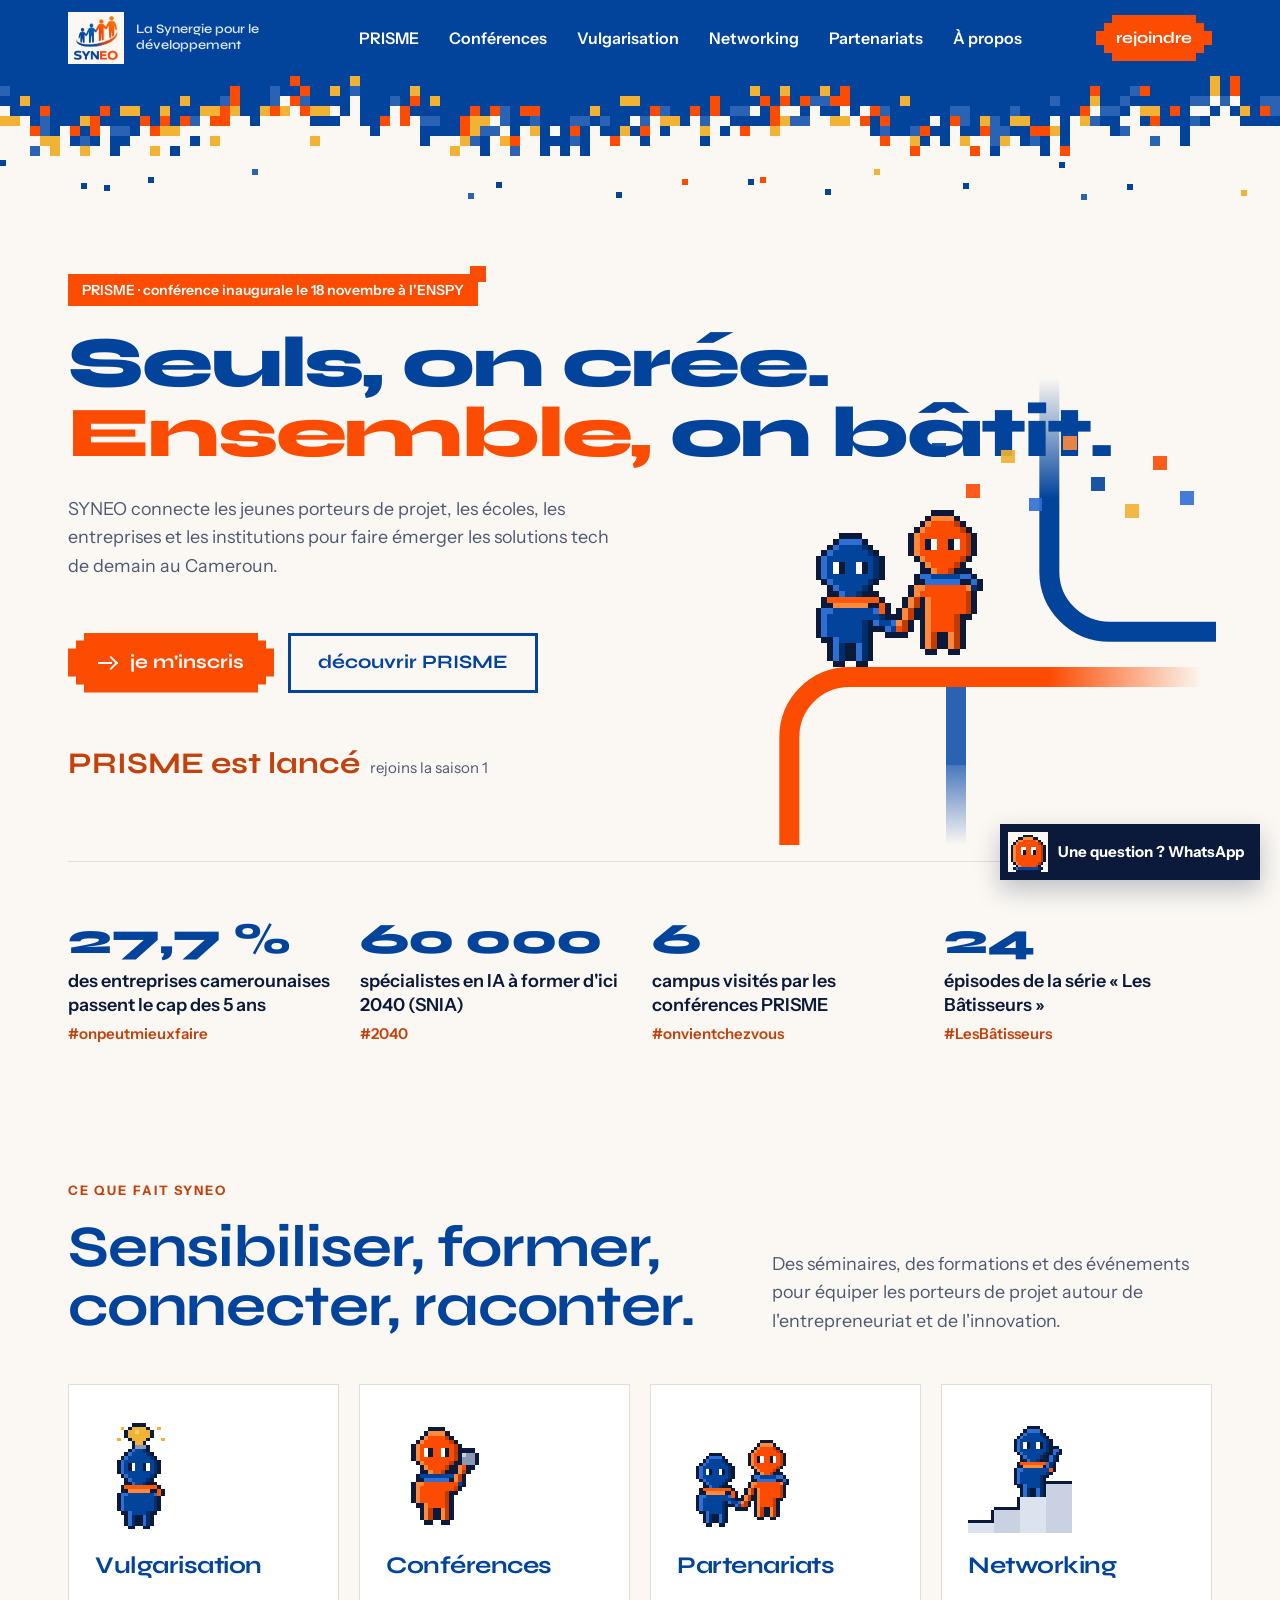
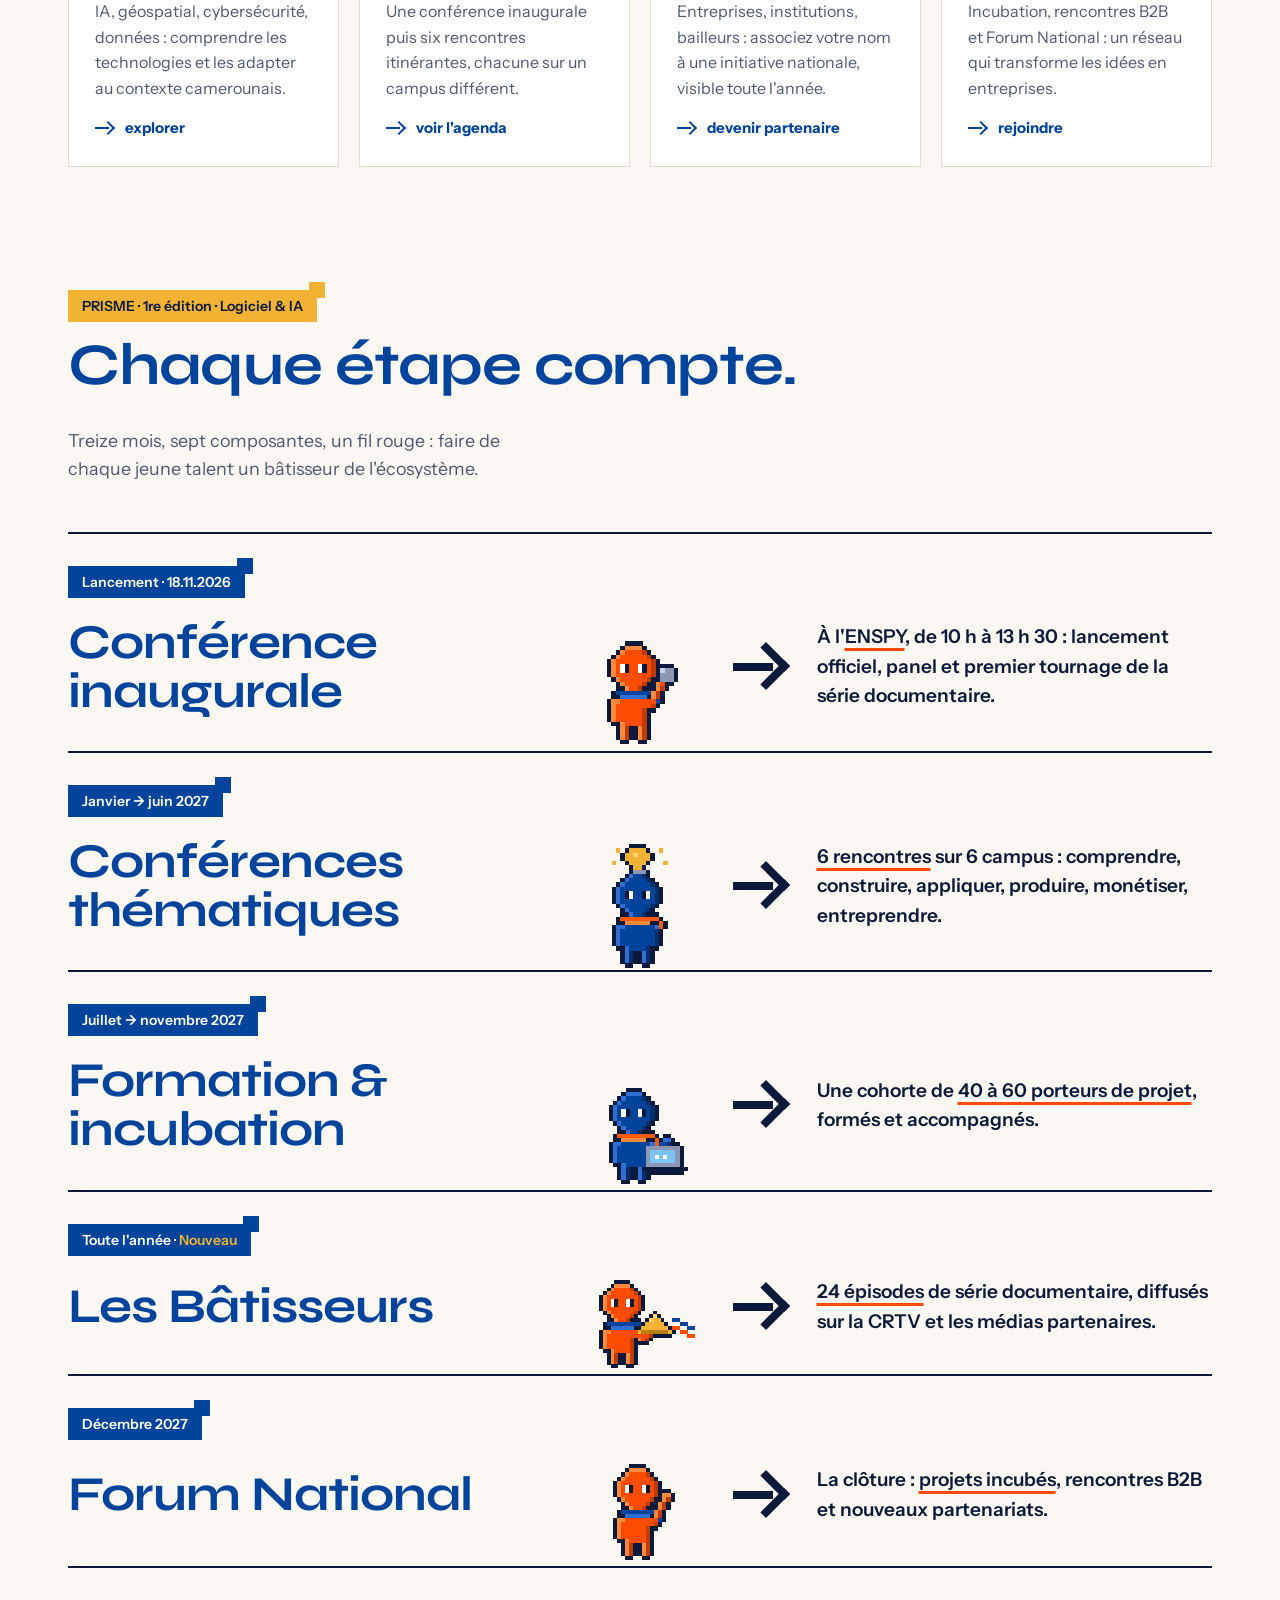
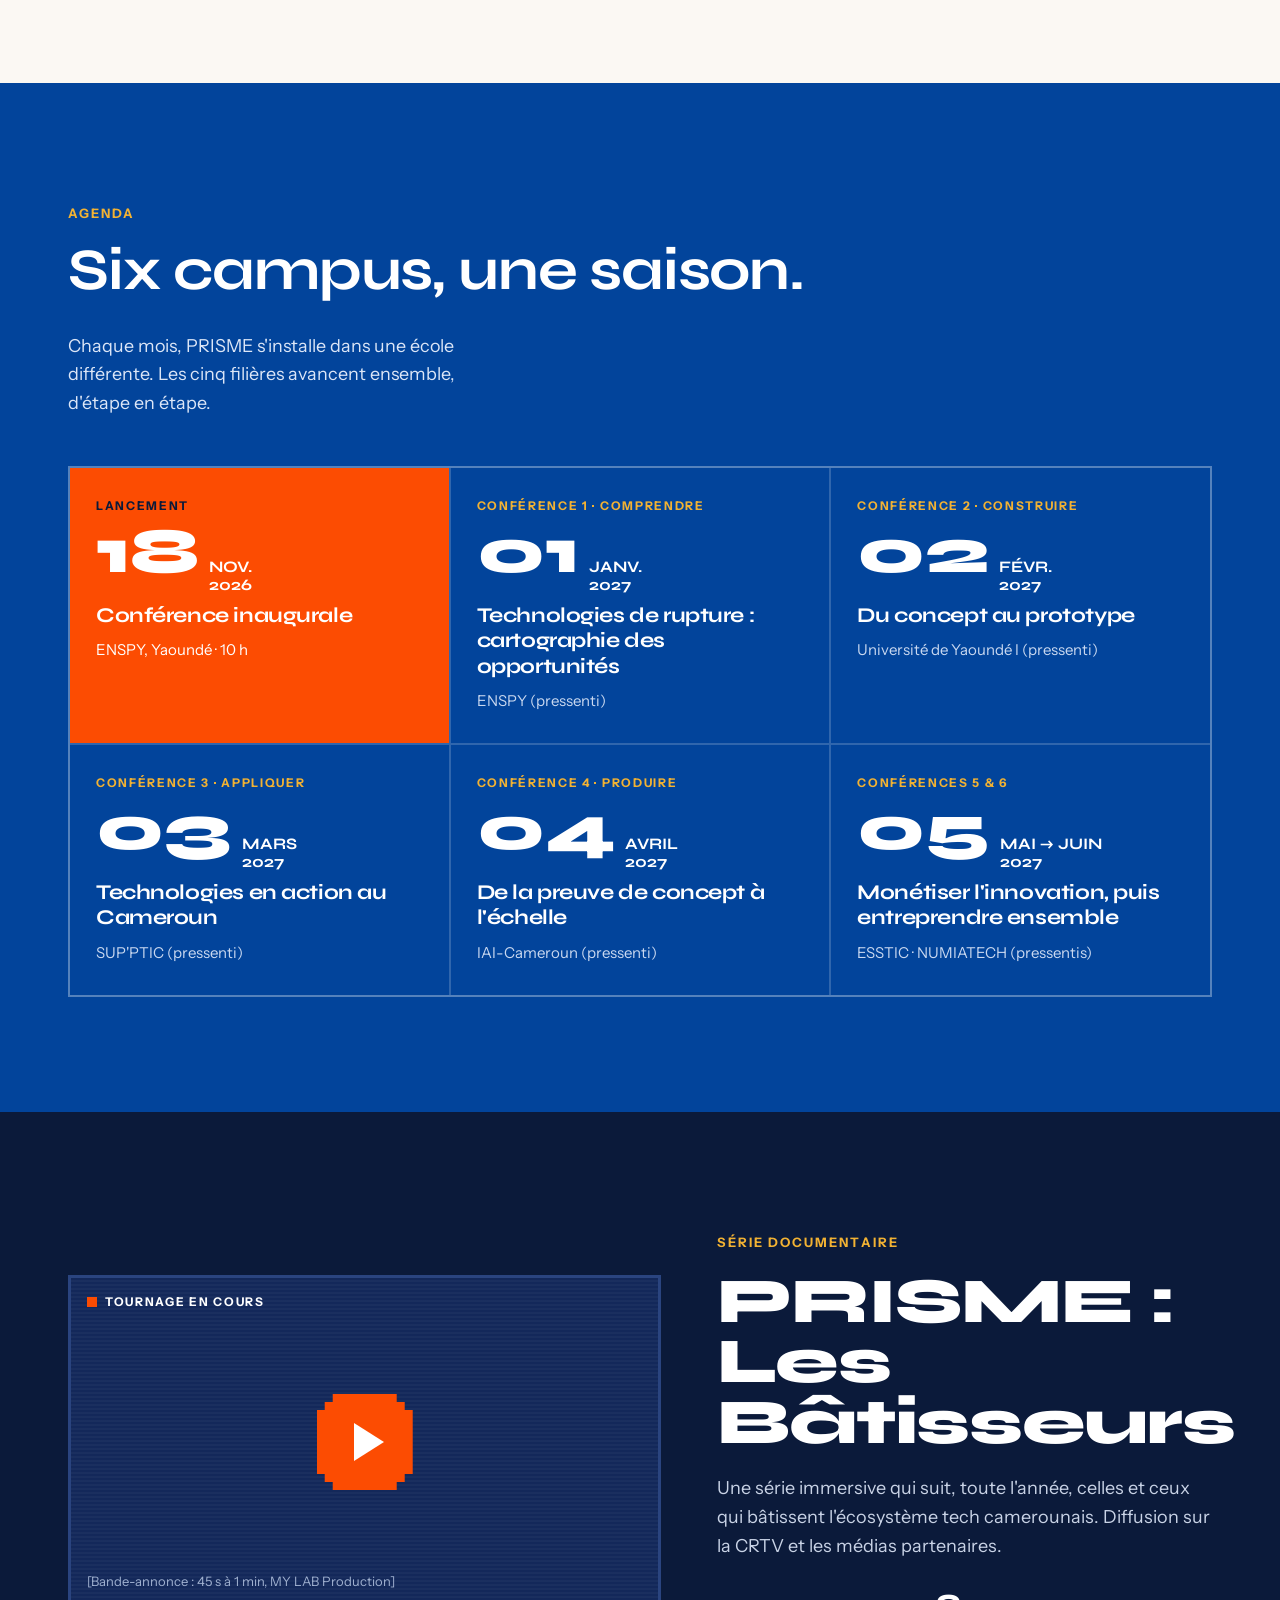
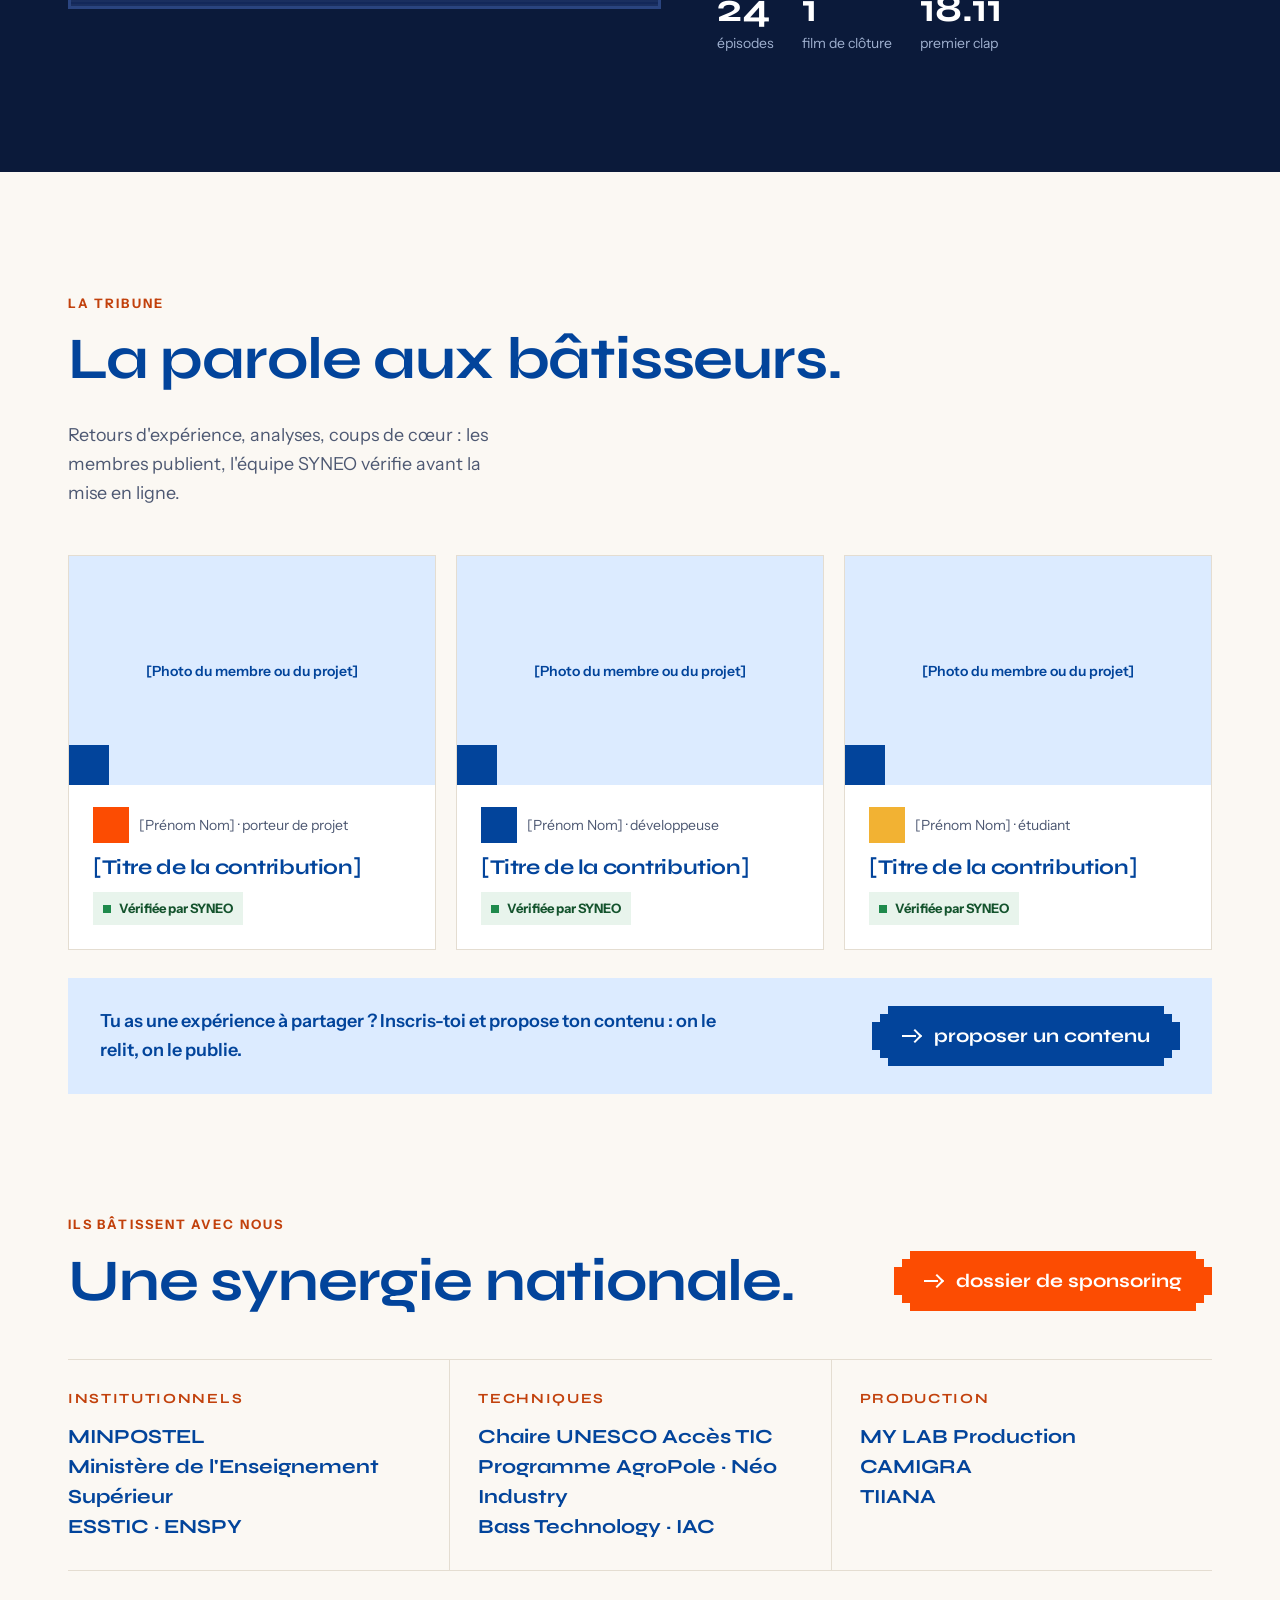
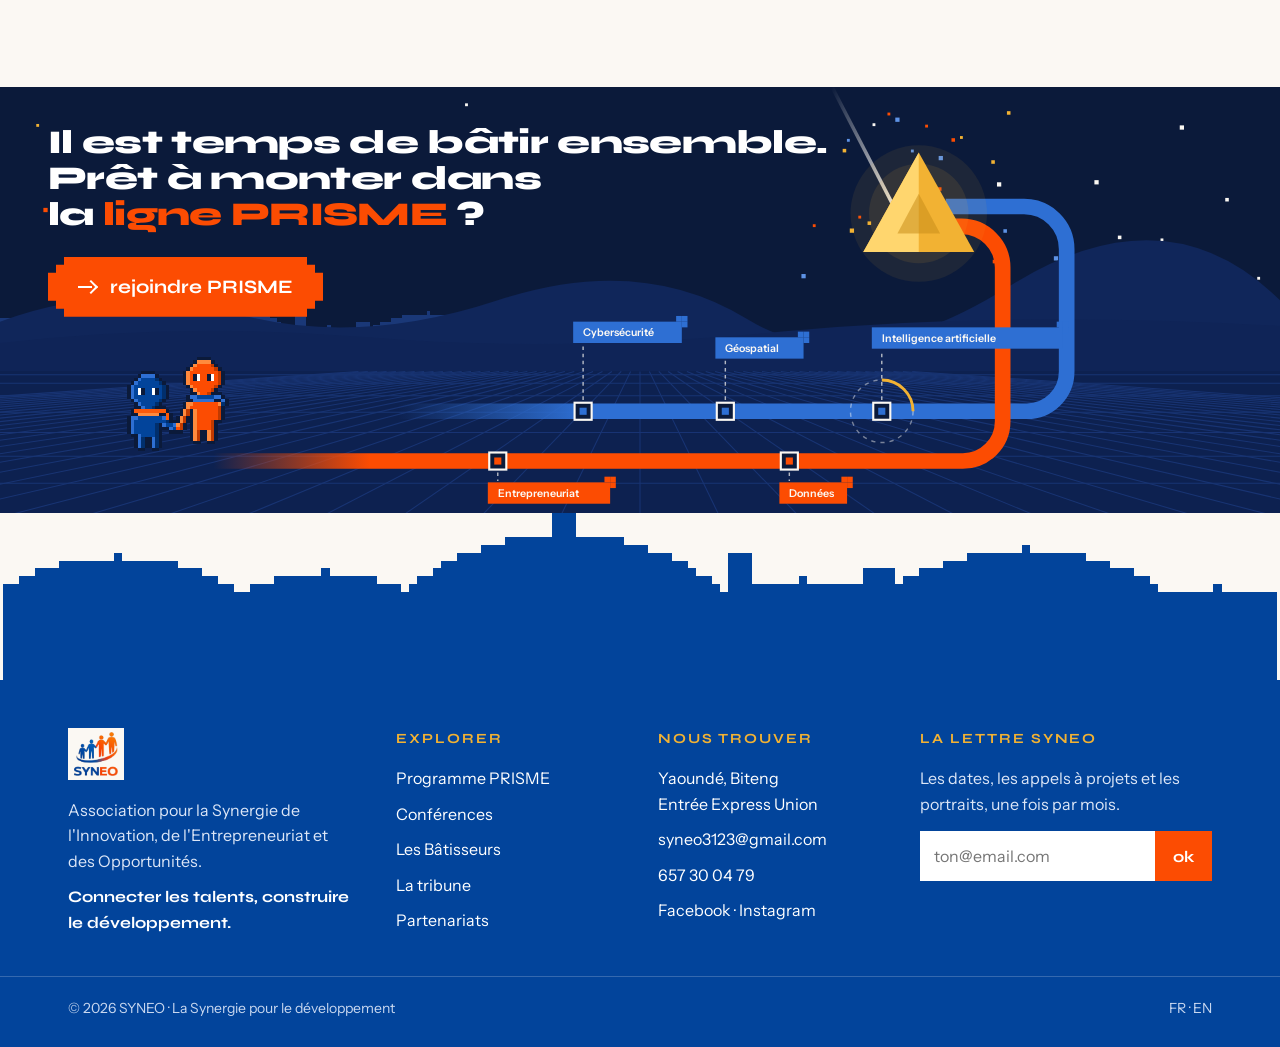
==== docs/design/maquette-accueil.html @ 80cf4992 "feat(design): maquette complète de la page d'accueil Rideau pixel sous la navigation, haut de page a" ====
<!doctype html>
<html lang="fr">
<head>
<meta charset="utf-8">
<meta name="viewport" content="width=device-width, initial-scale=1">
<title>SYNEO — Connecter les talents, construire le développement</title>
<meta name="description" content="SYNEO accompagne les jeunes porteurs de projet tech au Cameroun : conférences, formation, incubation et réseau avec le programme PRISME.">
<link rel="icon" href="../../assets/img/mascotte/avatar.svg">
<link rel="stylesheet" href="https://fonts.googleapis.com/css2?family=Syne:wght@600;700;800&amp;family=Instrument+Sans:wght@400;500;600;700&amp;display=swap">
<style>
:root{
  --bleu:#02449B; --bleu-7:#2A63B4; --bleu-3:#AFC6E8; --ciel:#DCEBFF;
  --orange:#FC4C02; --orange-f:#C2410C; --peche:#FFE3D4;
  --nuit:#0B1A3A; --gris:#4D5872; --trait:#E4DDD1; --papier:#FBF8F3; --or:#F2B233;
  --wrap:1240px; --gut:clamp(20px,4vw,48px); --nav:76px;
}
*{box-sizing:border-box}
html{scroll-behavior:smooth;scroll-padding-top:calc(var(--nav) + 16px)}
@media (prefers-reduced-motion:reduce){html{scroll-behavior:auto}}
body{margin:0;background:var(--papier);color:var(--nuit);font-family:'Instrument Sans',system-ui,sans-serif;font-size:18px;line-height:1.6;overflow-x:hidden}
img{display:block;max-width:100%}
img.px{image-rendering:pixelated}
a{color:var(--bleu)}
h1,h2,h3{font-family:Syne,sans-serif;margin:0;letter-spacing:-.02em;color:var(--bleu)}
p{margin:0}
.wrap{max-width:var(--wrap);margin:0 auto;padding:0 var(--gut)}
.sec{padding:clamp(72px,9vw,128px) 0;position:relative}
.cap{font-size:13px;font-weight:700;letter-spacing:.16em;text-transform:uppercase;color:var(--orange-f)}
.lead{font-size:clamp(17px,1.4vw,20px);color:var(--gris);max-width:600px}
.u{background:linear-gradient(transparent 60%,var(--peche) 60%);color:var(--nuit);font-weight:600}
.skip{position:absolute;left:-999px;top:8px;background:var(--nuit);color:#fff;padding:10px 16px;z-index:100}
.skip:focus{left:8px}
:focus-visible{outline:3px solid var(--orange);outline-offset:3px}

/* Progression : 4 carrés du bleu à l'orange */
.prog{display:inline-flex;align-items:flex-end;gap:4px}
.prog i{display:block;width:8px}
.prog i:nth-child(1){height:8px;background:var(--bleu)}.prog i:nth-child(2){height:12px;background:var(--bleu-7)}
.prog i:nth-child(3){height:16px;background:#E8641E}.prog i:nth-child(4){height:20px;background:var(--orange)}

/* Boutons à coins en escalier */
.btn{display:inline-flex;align-items:center;justify-content:center;gap:12px;height:60px;padding:0 30px;background:var(--orange);color:#fff;font-family:Syne,sans-serif;font-weight:700;font-size:19px;text-decoration:none;white-space:nowrap;transition:transform .15s ease,filter .15s ease;
  clip-path:polygon(0 16px,8px 16px,8px 8px,16px 8px,16px 0,calc(100% - 16px) 0,calc(100% - 16px) 8px,calc(100% - 8px) 8px,calc(100% - 8px) 16px,100% 16px,100% calc(100% - 16px),calc(100% - 8px) calc(100% - 16px),calc(100% - 8px) calc(100% - 8px),calc(100% - 16px) calc(100% - 8px),calc(100% - 16px) 100%,16px 100%,16px calc(100% - 8px),8px calc(100% - 8px),8px calc(100% - 16px),0 calc(100% - 16px))}
.btn:hover{transform:translateY(-2px);filter:brightness(1.06)}
.btn.b{background:var(--bleu)}
.btn.ghost{background:transparent;color:var(--bleu);box-shadow:inset 0 0 0 3px var(--bleu);clip-path:none}
.btn.sm{height:46px;padding:0 20px;font-size:16px}
.arr{width:20px;height:14px;position:relative;display:inline-block;flex-shrink:0}
.arr::before{content:"";position:absolute;left:0;top:6px;width:14px;height:2px;background:currentColor}
.arr::after{content:"";position:absolute;right:2px;top:2px;width:8px;height:8px;border-top:2px solid currentColor;border-right:2px solid currentColor;transform:rotate(45deg)}

/* Étiquette avec marche pixel */
.tag{position:relative;display:inline-block;background:var(--bleu);color:#fff;font-weight:600;font-size:14px;line-height:1;padding:9px 14px;margin:8px 16px 0 0}
.tag::before{content:"";position:absolute;right:-8px;top:-8px;width:8px;height:8px;background:inherit;box-shadow:-8px 0 0 var(--tc,var(--bleu))}
.tag::after{content:"";position:absolute;right:-8px;top:0;width:8px;height:8px;background:inherit}
.tag.o{background:var(--orange);--tc:var(--orange)}
.tag.g{background:var(--or);color:var(--nuit);--tc:var(--or)}

/* ---------- Navigation ---------- */
.nav{position:sticky;top:0;z-index:20;height:var(--nav);background:var(--bleu)}
.nav .wrap{height:100%;display:flex;align-items:center;justify-content:space-between;gap:24px}
.logo{display:flex;align-items:center;gap:12px;text-decoration:none}
.logo span{background:var(--papier);padding:4px 6px;display:block}
.logo img{height:44px}
.logo b{font-family:Syne,sans-serif;font-size:13px;line-height:1.2;color:#DCE6F7;font-weight:600;max-width:150px}
.menu{display:flex;gap:30px;list-style:none;margin:0;padding:0}
.menu a{color:#fff;text-decoration:none;font-weight:600;font-size:16px}
.menu a:hover{color:var(--or)}
.burger{display:none;width:46px;height:46px;background:var(--papier);border:0;cursor:pointer;flex-direction:column;justify-content:center;gap:5px;padding:12px}
.burger i{display:block;height:3px;background:var(--bleu)}

/* ---------- Rideau de pixels ---------- */
.curtain{position:fixed;top:var(--nav);left:0;right:0;height:120px;pointer-events:none;z-index:15}
.curtain i{position:absolute;display:block;will-change:transform,opacity}

/* ---------- Haut de page ---------- */
.hero{padding:clamp(150px,15vw,190px) 0 40px;position:relative;overflow:hidden}
.hero-grid{display:grid;grid-template-columns:minmax(0,1fr) minmax(0,1fr);column-gap:40px;align-items:start}
.hero-grid > .txt{display:contents}
.hero-grid .tag,.hero-grid h1{grid-column:1/-1}
.hero-grid .tag{justify-self:start}
.hero-grid .lead,.hero-grid .ctas,.hero-grid .count{grid-column:1}
.hero-grid .stage{grid-column:2;grid-row:3/6;align-self:center;aspect-ratio:auto;height:400px;margin-top:-90px}
.hero h1{font-size:clamp(38px,5.6vw,76px);line-height:.98;font-weight:800;letter-spacing:-.03em;margin:22px 0 26px}
.hero h1 em{font-style:normal;color:var(--orange)}
.hero .ctas{display:flex;flex-wrap:wrap;gap:14px;margin-top:34px;align-items:center}
.count{display:inline-flex;align-items:baseline;gap:10px;margin-top:28px;font-size:15px;color:var(--gris)}
.count b{font-family:Syne,sans-serif;font-size:30px;color:var(--orange-f)}
.stage{position:relative;width:100%}
.stage svg{position:absolute;inset:0;width:100%;height:100%;overflow:visible}
.stage svg path{fill:none}
.stage .duo{position:absolute;left:22%;width:46%;bottom:calc(32% - 1px)}
.stage .conf{position:absolute;right:2%;top:6%;width:50%;opacity:.9}

/* ---------- Chiffres ---------- */
.stats{display:grid;grid-template-columns:repeat(4,minmax(0,1fr));gap:24px;padding-top:56px;margin-top:56px;border-top:1px solid var(--trait)}
.stat b{display:block;white-space:nowrap;font-family:Syne,sans-serif;font-weight:800;font-size:clamp(32px,3.4vw,48px);line-height:1;color:var(--bleu);letter-spacing:-.02em}
.stat span{display:block;font-weight:600;margin-top:8px;line-height:1.35}
.stat small{display:block;color:var(--orange-f);font-weight:600;font-size:15px;margin-top:4px}

/* ---------- Ce que fait SYNEO ---------- */
.head{display:flex;justify-content:space-between;align-items:flex-end;gap:32px;flex-wrap:wrap;margin-bottom:48px}
.head h2{font-size:clamp(36px,4.6vw,64px);line-height:1;font-weight:700;margin-top:14px}
.pillars{display:grid;grid-template-columns:repeat(4,minmax(0,1fr));gap:20px}
.pillar{background:#fff;border:1px solid var(--trait);padding:28px 26px 26px;display:flex;flex-direction:column;gap:14px;text-decoration:none;color:inherit;position:relative;transition:transform .2s ease,box-shadow .2s ease}
.pillar:hover{transform:translateY(-4px);box-shadow:0 18px 36px rgba(11,26,58,.08)}
.pillar .ill{height:120px;display:flex;align-items:flex-end}
.pillar .ill img{height:110px}
.pillar h3{font-size:24px;font-weight:700}
.pillar p{font-size:16px;color:var(--gris);flex:1}
.pillar .more{display:flex;align-items:center;gap:10px;font-weight:700;color:var(--bleu);font-size:15px}

/* ---------- Programmes (liste) ---------- */
.list{border-top:2px solid var(--nuit)}
.row{position:relative;display:grid;grid-template-columns:minmax(0,1.2fr) 150px 64px minmax(0,1fr);align-items:center;gap:20px;padding:24px 0 36px;border-bottom:2px solid var(--nuit);text-decoration:none;color:inherit}
.row .tag{grid-column:1/-1;justify-self:start}
.row .tag em{font-style:normal;color:var(--or)}
.row h3{font-size:clamp(30px,3.8vw,54px);line-height:1;font-weight:700}
.big-arr{width:56px;height:44px;position:relative;transition:transform .25s ease}
.big-arr::before{content:"";position:absolute;left:0;top:18px;width:40px;height:8px;background:var(--nuit)}
.big-arr::after{content:"";position:absolute;right:6px;top:4px;width:26px;height:26px;border-top:8px solid var(--nuit);border-right:8px solid var(--nuit);transform:rotate(45deg)}
.row:hover .big-arr{transform:translateX(10px)}
.row .desc{font-size:19px;line-height:1.55;font-weight:600}
.row .desc u{text-decoration-color:var(--orange);text-decoration-thickness:3px;text-underline-offset:5px}
.row .mascot{align-self:end;justify-self:center;margin-bottom:-38px}

/* ---------- Agenda ---------- */
.agenda{background:var(--bleu);color:#fff;overflow:hidden}
.agenda h2{color:#fff}
.agenda .cap{color:var(--or)}
.agenda .lead{color:#DCE6F7}
.events{display:grid;grid-template-columns:repeat(3,minmax(0,1fr));gap:2px;background:rgba(255,255,255,.18);border:2px solid rgba(255,255,255,.18)}
.ev{background:var(--bleu);padding:28px 26px 30px;display:flex;flex-direction:column;gap:10px;text-decoration:none;color:#fff;transition:background .2s ease;position:relative}
.ev:hover{background:#0A4FAE}
.ev .d{display:flex;align-items:baseline;gap:10px}
.ev .d b{font-family:Syne,sans-serif;font-weight:800;font-size:64px;line-height:.85}
.ev .d span{font-family:Syne,sans-serif;font-weight:700;font-size:16px;line-height:1.1;text-transform:uppercase}
.ev .st{font-size:12px;font-weight:700;letter-spacing:.14em;text-transform:uppercase;color:var(--or)}
.ev h3{color:#fff;font-size:21px;line-height:1.2;font-weight:700}
.ev p{font-size:15px;color:#C9D8F0}
.ev.featured{background:var(--orange)}
.ev.featured .st{color:var(--nuit)}
.ev.featured p{color:#fff}

/* ---------- Série ---------- */
.serie{background:var(--nuit);color:#fff;overflow:hidden}
.serie .wrap{display:grid;grid-template-columns:minmax(0,1.2fr) minmax(0,1fr);gap:56px;align-items:center}
.serie h2{color:#fff;font-size:clamp(40px,5vw,72px);line-height:.95;font-weight:800;margin:16px 0 20px}
.serie .cap{color:var(--or)}
.serie p{color:#C9D3E6}
.screen{position:relative;aspect-ratio:16/9;background:#13285A;border:3px solid #2A447F;display:flex;align-items:center;justify-content:center;overflow:hidden}
.screen .scan{position:absolute;inset:0;background:repeating-linear-gradient(0deg,rgba(255,255,255,.03) 0 2px,transparent 2px 4px)}
.play{position:relative;width:96px;height:96px;background:var(--orange);display:flex;align-items:center;justify-content:center;border:0;cursor:pointer;
  clip-path:polygon(0 16px,8px 16px,8px 8px,16px 8px,16px 0,calc(100% - 16px) 0,calc(100% - 16px) 8px,calc(100% - 8px) 8px,calc(100% - 8px) 16px,100% 16px,100% calc(100% - 16px),calc(100% - 8px) calc(100% - 16px),calc(100% - 8px) calc(100% - 8px),calc(100% - 16px) calc(100% - 8px),calc(100% - 16px) 100%,16px 100%,16px calc(100% - 8px),8px calc(100% - 8px),8px calc(100% - 16px),0 calc(100% - 16px))}
.play::after{content:"";margin-left:8px;border-left:30px solid #fff;border-top:19px solid transparent;border-bottom:19px solid transparent}
.screen .lbl{position:absolute;left:16px;bottom:14px;font-size:13px;color:#9FB0CF}
.screen .rec{position:absolute;left:16px;top:14px;display:flex;align-items:center;gap:8px;font-size:12px;font-weight:700;letter-spacing:.14em;color:#fff}
.screen .rec i{width:10px;height:10px;background:var(--orange)}
.ep{display:flex;gap:28px;margin-top:28px}
.ep div b{display:block;font-family:Syne,sans-serif;font-size:40px;line-height:1;color:#fff}
.ep div span{font-size:14px;color:#9FB0CF}

/* ---------- Tribune ---------- */
.tribune{display:grid;grid-template-columns:repeat(3,minmax(0,1fr));gap:20px}
.post{background:#fff;border:1px solid var(--trait);display:flex;flex-direction:column}
.post .ph{aspect-ratio:16/10;background:var(--ciel);display:flex;align-items:center;justify-content:center;text-align:center;padding:16px;color:var(--bleu);font-size:14px;font-weight:600;position:relative}
.post .ph::after{content:"";position:absolute;left:0;bottom:0;width:40px;height:40px;background:var(--bleu)}
.post .bd{padding:22px 24px 24px;display:flex;flex-direction:column;gap:12px;flex:1}
.post .who{display:flex;align-items:center;gap:10px;font-size:14px;color:var(--gris)}
.post .who i{width:36px;height:36px;background:var(--orange);display:block}
.post h3{font-size:21px;line-height:1.2;font-weight:700}
.ok{align-self:flex-start;margin-top:auto;display:inline-flex;align-items:center;gap:8px;background:#E8F4EC;color:#14532D;font-size:13px;font-weight:700;padding:6px 10px}
.ok::before{content:"";width:8px;height:8px;background:#1F8A4C}
.contrib{margin-top:28px;display:flex;align-items:center;justify-content:space-between;gap:24px;flex-wrap:wrap;background:var(--ciel);padding:28px 32px}
.contrib p{font-weight:600;color:var(--bleu);max-width:620px}

/* ---------- Partenaires ---------- */
.partners{display:grid;grid-template-columns:repeat(3,minmax(0,1fr));gap:0;border-top:1px solid var(--trait)}
.partners div{padding:28px 28px 28px 0;border-bottom:1px solid var(--trait)}
.partners div + div{padding-left:28px;border-left:1px solid var(--trait)}
.partners strong{display:block;font-family:Syne,sans-serif;font-size:14px;letter-spacing:.12em;text-transform:uppercase;color:var(--orange-f);margin-bottom:12px}
.partners span{display:block;font-family:Syne,sans-serif;font-weight:700;font-size:20px;line-height:1.5;color:var(--bleu)}

/* ---------- Ligne PRISME ---------- */
.ligne{position:relative;background:#0B1A3A;overflow:hidden}
.ligne .scene{position:relative;width:100%;aspect-ratio:3/1;min-height:420px}
.ligne .scene svg{position:absolute;inset:0;width:100%;height:100%}
.ligne .txt{position:absolute;left:var(--gut);top:9%;max-width:820px;color:#fff;z-index:2}
.ligne h2{color:#fff;font-size:clamp(26px,2.6vw,40px);line-height:1.08;font-weight:800}
.ligne h2 em{font-style:normal;color:var(--orange)}
.ligne .btn{margin-top:24px}
.ligne .duo{position:absolute;left:8.3%;bottom:13%;width:12%;z-index:2}

/* ---------- Pied de page ---------- */
footer{background:var(--bleu);color:#fff;position:relative}
.sky{display:block;width:100%;height:clamp(90px,13vw,190px);object-fit:cover;object-position:center bottom;background:var(--papier)}
footer .wrap{display:grid;grid-template-columns:1.3fr 1fr 1fr 1.3fr;gap:40px;padding-top:48px;padding-bottom:40px}
footer h4{font-family:Syne,sans-serif;font-size:14px;letter-spacing:.14em;text-transform:uppercase;color:var(--or);margin:0 0 16px}
footer a{color:#fff;text-decoration:none}
footer a:hover{color:var(--or)}
footer ul{list-style:none;margin:0;padding:0;display:flex;flex-direction:column;gap:10px;font-size:16px}
footer p{color:#DCE6F7;font-size:16px}
.nl{display:flex;margin-top:14px}
.nl input{flex:1;min-width:0;height:50px;border:0;padding:0 14px;font:inherit;font-size:16px}
.nl button{height:50px;border:0;background:var(--orange);color:#fff;font-family:Syne,sans-serif;font-weight:700;font-size:16px;padding:0 18px;cursor:pointer}
.legal{border-top:1px solid rgba(255,255,255,.2);padding:20px 0 28px}
.legal .wrap{display:flex;justify-content:space-between;flex-wrap:wrap;gap:12px;padding-top:0;padding-bottom:0;font-size:14px;color:#C9D8F0}

/* Bouton WhatsApp flottant */
.wa{position:fixed;right:20px;bottom:20px;z-index:30;display:flex;align-items:center;gap:10px;background:var(--nuit);color:#fff;text-decoration:none;font-weight:700;font-size:15px;padding:8px 16px 8px 8px;box-shadow:0 10px 24px rgba(11,26,58,.25)}
.wa img{width:40px;height:40px;background:var(--papier)}

/* ---------- Responsive ---------- */
@media (max-width:1080px){
  .menu{display:none}.burger{display:flex}
  .logo b{display:none}
  .pillars{grid-template-columns:repeat(2,minmax(0,1fr))}
  .events{grid-template-columns:repeat(2,minmax(0,1fr))}
  .row{grid-template-columns:minmax(0,1fr) 110px minmax(0,1fr)}
  .row .big-arr{display:none}
  footer .wrap{grid-template-columns:1fr 1fr}
}
@media (max-width:760px){
  :root{--nav:64px}
  .logo img{height:36px}
  .curtain{height:72px}
  .hero{padding-top:110px}
  .hero-grid,.serie .wrap{grid-template-columns:1fr}
  .hero-grid .stage{grid-column:1;grid-row:auto;height:300px;margin:24px 0 0}
  .stats{grid-template-columns:repeat(2,minmax(0,1fr))}
  .pillars,.events,.tribune,.partners{grid-template-columns:1fr}
  .partners div + div{padding-left:0;border-left:0}
  .row{grid-template-columns:1fr;gap:12px;padding-bottom:28px}
  .row .mascot{display:none}
  .ligne .scene{aspect-ratio:auto;min-height:0;display:flex;flex-direction:column}
  .ligne .txt{position:relative;top:auto;left:auto;padding:52px 20px 8px;max-width:none;order:-1}
  .ligne .scene svg{position:relative;inset:auto;height:330px;width:990px;max-width:none;align-self:flex-end;flex-shrink:0}
  .ligne .duo{width:104px;left:16px;bottom:22px}
  footer .wrap{grid-template-columns:1fr}
  .wa span{display:none}.wa{padding:8px}
  .nav .btn.sm{display:none}
}
</style>
</head>
<body>
<a class="skip" href="#contenu">Aller au contenu</a>

<header class="nav">
  <div class="wrap">
    <a class="logo" href="#" aria-label="SYNEO, accueil"><span><img src="../../assets/img/logo-syneo-transparent.png" alt=""></span><b>La Synergie pour le développement</b></a>
    <ul class="menu">
      <li><a href="#programme">PRISME</a></li>
      <li><a href="#agenda">Conférences</a></li>
      <li><a href="#actions">Vulgarisation</a></li>
      <li><a href="#tribune">Networking</a></li>
      <li><a href="#partenaires">Partenariats</a></li>
      <li><a href="#contact">À propos</a></li>
    </ul>
    <a class="btn sm" href="#agenda">rejoindre</a>
    <button class="burger" type="button" aria-label="Ouvrir le menu"><i></i><i></i><i></i></button>
  </div>
</header>

<div class="curtain" id="curtain" aria-hidden="true"></div>

<main id="contenu">

<!-- ============ HAUT DE PAGE ============ -->
<section class="hero">
  <div class="wrap hero-grid">
    <div class="txt">
      <span class="tag o">PRISME · conférence inaugurale le 18 novembre à l'ENSPY</span>
      <h1>Seuls, on crée.<br><em>Ensemble,</em> on bâtit.</h1>
      <p class="lead">SYNEO connecte les jeunes porteurs de projet, les écoles, les entreprises et les institutions pour faire émerger les solutions tech de demain au Cameroun.</p>
      <div class="ctas">
        <a class="btn" href="#agenda"><span class="arr"></span>je m'inscris</a>
        <a class="btn ghost" href="#programme">découvrir PRISME</a>
      </div>
      <p class="count" id="count"><b>J-14</b> avant le lancement de PRISME</p>
    </div>
    <div class="stage" aria-hidden="true">
      <svg viewBox="0 0 600 600" preserveAspectRatio="xMidYMid meet">
        <defs>
          <linearGradient id="hb" gradientUnits="userSpaceOnUse" x1="0" y1="-40" x2="0" y2="140"><stop offset="0" stop-color="#02449B" stop-opacity="0"/><stop offset="1" stop-color="#02449B"/></linearGradient>
          <linearGradient id="ho" gradientUnits="userSpaceOnUse" x1="700" y1="0" x2="470" y2="0"><stop offset="0" stop-color="#FC4C02" stop-opacity="0"/><stop offset="1" stop-color="#FC4C02"/></linearGradient>
          <linearGradient id="hb2" gradientUnits="userSpaceOnUse" x1="0" y1="660" x2="0" y2="520"><stop offset="0" stop-color="#2A63B4" stop-opacity="0"/><stop offset="1" stop-color="#2A63B4"/></linearGradient>
        </defs>
        <path d="M 470 -40 V 250 A 90 90 0 0 0 560 340 H 720" stroke="url(#hb)" stroke-width="30"/>
        <path d="M 720 408 H 170 A 90 90 0 0 0 80 498 V 660" stroke="url(#ho)" stroke-width="30"/>
        <path d="M 330 660 V 520" stroke="url(#hb2)" stroke-width="30"/>
        <path d="M 330 540 V 423" stroke="#2A63B4" stroke-width="30"/>
      </svg>
      <img class="px conf" src="../../assets/img/mascotte/confettis.svg" alt="">
      <img class="px duo" src="../../assets/img/mascotte/duo-main-dans-la-main.svg" alt="">
    </div>
  </div>
  <div class="wrap">
    <div class="stats">
      <div class="stat"><b>27,7 %</b><span>des entreprises camerounaises passent le cap des 5 ans</span><small>#onpeutmieuxfaire</small></div>
      <div class="stat"><b>60 000</b><span>spécialistes en IA à former d'ici 2040 (SNIA)</span><small>#2040</small></div>
      <div class="stat"><b>6</b><span>campus visités par les conférences PRISME</span><small>#onvientchezvous</small></div>
      <div class="stat"><b>24</b><span>épisodes de la série « Les Bâtisseurs »</span><small>#LesBâtisseurs</small></div>
    </div>
  </div>
</section>

<!-- ============ CE QUE FAIT SYNEO ============ -->
<section class="sec" id="actions" style="padding-top:clamp(56px,7vw,96px)">
  <div class="wrap">
    <div class="head">
      <div><span class="cap">Ce que fait SYNEO</span><h2>Sensibiliser, former,<br>connecter, raconter.</h2></div>
      <p class="lead" style="max-width:440px">Des séminaires, des formations et des événements pour équiper les porteurs de projet autour de l'entrepreneuriat et de l'innovation.</p>
    </div>
    <div class="pillars">
      <a class="pillar" href="#"><div class="ill"><img class="px" src="../../assets/img/mascotte/syn-idee.svg" alt=""></div><h3>Vulgarisation</h3><p>IA, géospatial, cybersécurité, données : comprendre les technologies et les adapter au contexte camerounais.</p><span class="more"><span class="arr"></span>explorer</span></a>
      <a class="pillar" href="#agenda"><div class="ill"><img class="px" src="../../assets/img/mascotte/neo-micro.svg" alt=""></div><h3>Conférences</h3><p>Une conférence inaugurale puis six rencontres itinérantes, chacune sur un campus différent.</p><span class="more"><span class="arr"></span>voir l'agenda</span></a>
      <a class="pillar" href="#partenaires"><div class="ill"><img class="px" src="../../assets/img/mascotte/duo-main-dans-la-main.svg" alt="" style="height:96px"></div><h3>Partenariats</h3><p>Entreprises, institutions, bailleurs : associez votre nom à une initiative nationale, visible toute l'année.</p><span class="more"><span class="arr"></span>devenir partenaire</span></a>
      <a class="pillar" href="#tribune"><div class="ill"><img class="px" src="../../assets/img/mascotte/syn-escalier.svg" alt=""></div><h3>Networking</h3><p>Incubation, rencontres B2B et Forum National : un réseau qui transforme les idées en entreprises.</p><span class="more"><span class="arr"></span>rejoindre</span></a>
    </div>
  </div>
</section>

<!-- ============ PROGRAMME PRISME ============ -->
<section class="sec" id="programme" style="padding-top:0">
  <div class="wrap">
    <div class="head">
      <div><span class="tag g">PRISME · 1re édition · Logiciel &amp; IA</span><h2>Chaque étape compte.</h2></div>
      <p class="lead" style="max-width:440px">Treize mois, sept composantes, un fil rouge : faire de chaque jeune talent un bâtisseur de l'écosystème.</p>
    </div>
    <div class="list">
      <a class="row" href="#"><span class="tag">Lancement · 18.11.2026</span><h3>Conférence inaugurale</h3><img class="px mascot" src="../../assets/img/mascotte/neo-micro.svg" alt="" style="height:116px"><span class="big-arr" aria-hidden="true"></span><p class="desc">À l'<u>ENSPY</u>, de 10 h à 13 h 30 : lancement officiel, panel et premier tournage de la série documentaire.</p></a>
      <a class="row" href="#agenda"><span class="tag">Janvier → juin 2027</span><h3>Conférences thématiques</h3><img class="px mascot" src="../../assets/img/mascotte/syn-idee.svg" alt="" style="height:128px"><span class="big-arr" aria-hidden="true"></span><p class="desc"><u>6 rencontres</u> sur 6 campus : comprendre, construire, appliquer, produire, monétiser, entreprendre.</p></a>
      <a class="row" href="#"><span class="tag">Juillet → novembre 2027</span><h3>Formation &amp; incubation</h3><img class="px mascot" src="../../assets/img/mascotte/syn-laptop.svg" alt="" style="height:108px"><span class="big-arr" aria-hidden="true"></span><p class="desc">Une cohorte de <u>40 à 60 porteurs de projet</u>, formés et accompagnés.</p></a>
      <a class="row" href="#serie"><span class="tag">Toute l'année · <em>Nouveau</em></span><h3>Les Bâtisseurs</h3><img class="px mascot" src="../../assets/img/mascotte/neo-prisme.svg" alt="" style="height:100px"><span class="big-arr" aria-hidden="true"></span><p class="desc"><u>24 épisodes</u> de série documentaire, diffusés sur la CRTV et les médias partenaires.</p></a>
      <a class="row" href="#"><span class="tag">Décembre 2027</span><h3>Forum National</h3><img class="px mascot" src="../../assets/img/mascotte/neo-salut.svg" alt="" style="height:108px"><span class="big-arr" aria-hidden="true"></span><p class="desc">La clôture : <u>projets incubés</u>, rencontres B2B et nouveaux partenariats.</p></a>
    </div>
  </div>
</section>

<!-- ============ AGENDA ============ -->
<section class="sec agenda" id="agenda">
  <div class="wrap">
    <div class="head">
      <div><span class="cap">Agenda</span><h2>Six campus, une saison.</h2></div>
      <p class="lead" style="max-width:440px">Chaque mois, PRISME s'installe dans une école différente. Les cinq filières avancent ensemble, d'étape en étape.</p>
    </div>
    <div class="events">
      <a class="ev featured" href="#"><span class="st">Lancement</span><div class="d"><b>18</b><span>nov.<br>2026</span></div><h3>Conférence inaugurale</h3><p>ENSPY, Yaoundé · 10 h</p></a>
      <a class="ev" href="#"><span class="st">Conférence 1 · Comprendre</span><div class="d"><b>01</b><span>janv.<br>2027</span></div><h3>Technologies de rupture : cartographie des opportunités</h3><p>ENSPY (pressenti)</p></a>
      <a class="ev" href="#"><span class="st">Conférence 2 · Construire</span><div class="d"><b>02</b><span>févr.<br>2027</span></div><h3>Du concept au prototype</h3><p>Université de Yaoundé I (pressenti)</p></a>
      <a class="ev" href="#"><span class="st">Conférence 3 · Appliquer</span><div class="d"><b>03</b><span>mars<br>2027</span></div><h3>Technologies en action au Cameroun</h3><p>SUP'PTIC (pressenti)</p></a>
      <a class="ev" href="#"><span class="st">Conférence 4 · Produire</span><div class="d"><b>04</b><span>avril<br>2027</span></div><h3>De la preuve de concept à l'échelle</h3><p>IAI-Cameroun (pressenti)</p></a>
      <a class="ev" href="#"><span class="st">Conférences 5 &amp; 6</span><div class="d"><b>05</b><span>mai → juin<br>2027</span></div><h3>Monétiser l'innovation, puis entreprendre ensemble</h3><p>ESSTIC · NUMIATECH (pressentis)</p></a>
    </div>
  </div>
</section>

<!-- ============ SÉRIE ============ -->
<section class="sec serie" id="serie">
  <div class="wrap">
    <div class="screen">
      <div class="scan"></div>
      <span class="rec"><i></i>TOURNAGE EN COURS</span>
      <button class="play" type="button" aria-label="Lire la bande-annonce de la série Les Bâtisseurs"></button>
      <span class="lbl">[Bande-annonce : 45 s à 1 min, MY LAB Production]</span>
    </div>
    <div>
      <span class="cap">Série documentaire</span>
      <h2>PRISME :<br>Les Bâtisseurs</h2>
      <p>Une série immersive qui suit, toute l'année, celles et ceux qui bâtissent l'écosystème tech camerounais. Diffusion sur la CRTV et les médias partenaires.</p>
      <div class="ep"><div><b>24</b><span>épisodes</span></div><div><b>1</b><span>film de clôture</span></div><div><b>18.11</b><span>premier clap</span></div></div>
    </div>
  </div>
</section>

<!-- ============ TRIBUNE ============ -->
<section class="sec" id="tribune">
  <div class="wrap">
    <div class="head">
      <div><span class="cap">La tribune</span><h2>La parole aux bâtisseurs.</h2></div>
      <p class="lead" style="max-width:440px">Retours d'expérience, analyses, coups de cœur : les membres publient, l'équipe SYNEO vérifie avant la mise en ligne.</p>
    </div>
    <div class="tribune">
      <article class="post"><div class="ph">[Photo du membre ou du projet]</div><div class="bd"><span class="who"><i></i>[Prénom Nom] · porteur de projet</span><h3>[Titre de la contribution]</h3><span class="ok">Vérifiée par SYNEO</span></div></article>
      <article class="post"><div class="ph">[Photo du membre ou du projet]</div><div class="bd"><span class="who"><i style="background:var(--bleu)"></i>[Prénom Nom] · développeuse</span><h3>[Titre de la contribution]</h3><span class="ok">Vérifiée par SYNEO</span></div></article>
      <article class="post"><div class="ph">[Photo du membre ou du projet]</div><div class="bd"><span class="who"><i style="background:var(--or)"></i>[Prénom Nom] · étudiant</span><h3>[Titre de la contribution]</h3><span class="ok">Vérifiée par SYNEO</span></div></article>
    </div>
    <div class="contrib">
      <p>Tu as une expérience à partager ? Inscris-toi et propose ton contenu : on le relit, on le publie.</p>
      <a class="btn b" href="#"><span class="arr"></span>proposer un contenu</a>
    </div>
  </div>
</section>

<!-- ============ PARTENAIRES ============ -->
<section class="sec" id="partenaires" style="padding-top:0">
  <div class="wrap">
    <div class="head">
      <div><span class="cap">Ils bâtissent avec nous</span><h2>Une synergie nationale.</h2></div>
      <a class="btn" href="#"><span class="arr"></span>dossier de sponsoring</a>
    </div>
    <div class="partners">
      <div><strong>Institutionnels</strong><span>MINPOSTEL<br>Ministère de l'Enseignement Supérieur<br>ESSTIC · ENSPY</span></div>
      <div><strong>Techniques</strong><span>Chaire UNESCO Accès TIC<br>Programme AgroPole · Néo Industry<br>Bass Technology · IAC</span></div>
      <div><strong>Production</strong><span>MY LAB Production<br>CAMIGRA<br>TIIANA</span></div>
    </div>
  </div>
</section>

<!-- ============ LIGNE PRISME ============ -->
<section class="ligne" aria-labelledby="ligne-titre">
  <div class="scene">
    <!--LIGNE-->
    <svg viewBox="0 0 1800 600" preserveAspectRatio="xMidYMid slice" xmlns="http://www.w3.org/2000/svg" role="img" aria-label="La ligne PRISME : le prisme doré sépare la lumière en deux cordes, bleue et orange, dont les stations sont les filières du programme ; Syn et Néo attendent au départ, devant Yaoundé"><rect width="1800" height="400" fill="#0B1A3A"/><rect x="1301" y="53" width="4" height="4" fill="#FC4C02"/><rect x="1127" y="263" width="6" height="6" fill="#5E93E6"/><rect x="1320" y="97" width="6" height="6" fill="#5E93E6"/><rect x="51" y="52" width="4" height="4" fill="#F2B233"/><rect x="107" y="174" width="4" height="4" fill="#FBF8F3"/><rect x="1482" y="238" width="6" height="6" fill="#5E93E6"/><rect x="1660" y="247" width="4" height="4" fill="#FBF8F3"/><rect x="1396" y="243" width="5" height="5" fill="#FC4C02"/><rect x="1195" y="199" width="6" height="6" fill="#F2B233"/><rect x="1416" y="34" width="5" height="5" fill="#F2B233"/><rect x="1394" y="103" width="5" height="5" fill="#F2B233"/><rect x="1191" y="73" width="4" height="4" fill="#5E93E6"/><rect x="1723" y="156" width="5" height="5" fill="#FBF8F3"/><rect x="1768" y="267" width="4" height="4" fill="#FBF8F3"/><rect x="1659" y="54" width="6" height="6" fill="#FBF8F3"/><rect x="61" y="170" width="6" height="6" fill="#FC4C02"/><rect x="1259" y="43" width="6" height="6" fill="#5E93E6"/><rect x="1220" y="189" width="5" height="5" fill="#F2B233"/><rect x="654" y="23" width="4" height="4" fill="#FBF8F3"/><rect x="1248" y="36" width="4" height="4" fill="#FC4C02"/><rect x="1338" y="72" width="5" height="5" fill="#FC4C02"/><rect x="1319" y="141" width="5" height="5" fill="#FC4C02"/><rect x="1143" y="193" width="4" height="4" fill="#FC4C02"/><rect x="1207" y="181" width="4" height="4" fill="#FC4C02"/><rect x="1281" y="88" width="4" height="4" fill="#5E93E6"/><rect x="1304" y="190" width="6" height="6" fill="#FBF8F3"/><rect x="1411" y="200" width="5" height="5" fill="#5E93E6"/><rect x="1227" y="51" width="4" height="4" fill="#FBF8F3"/><rect x="1572" y="209" width="5" height="5" fill="#FBF8F3"/><rect x="1632" y="213" width="4" height="4" fill="#FBF8F3"/><rect x="1185" y="87" width="5" height="5" fill="#F2B233"/><rect x="1350" y="69" width="4" height="4" fill="#F2B233"/><rect x="1402" y="134" width="6" height="6" fill="#FBF8F3"/><rect x="1539" y="131" width="6" height="6" fill="#FBF8F3"/><image href="../../assets/img/mascotte/yaounde-nuit.svg" x="-40" y="250" width="800" height="150" style="image-rendering:pixelated"/><path d="M0 400 L0 330 Q 160 270 330 318 T 700 300 T 1050 326 T 1420 280 T 1800 300 L1800 400 Z" fill="#10265A"/><path d="M0 400 L0 360 Q 260 330 520 352 T 1100 344 T 1800 336 L1800 400 Z" fill="#0F2457"/><rect y="400" width="1800" height="200" fill="#0D2150"/><g stroke="#1D3C82" stroke-width="1.5" opacity=".7"><line x1="504.0" y1="400" x2="-2400" y2="600"/><line x1="517.2" y1="400" x2="-2290" y2="600"/><line x1="530.4" y1="400" x2="-2180" y2="600"/><line x1="543.6" y1="400" x2="-2070" y2="600"/><line x1="556.8" y1="400" x2="-1960" y2="600"/><line x1="570.0" y1="400" x2="-1850" y2="600"/><line x1="583.2" y1="400" x2="-1740" y2="600"/><line x1="596.4" y1="400" x2="-1630" y2="600"/><line x1="609.6" y1="400" x2="-1520" y2="600"/><line x1="622.8" y1="400" x2="-1410" y2="600"/><line x1="636.0" y1="400" x2="-1300" y2="600"/><line x1="649.2" y1="400" x2="-1190" y2="600"/><line x1="662.4" y1="400" x2="-1080" y2="600"/><line x1="675.6" y1="400" x2="-970" y2="600"/><line x1="688.8" y1="400" x2="-860" y2="600"/><line x1="702.0" y1="400" x2="-750" y2="600"/><line x1="715.2" y1="400" x2="-640" y2="600"/><line x1="728.4" y1="400" x2="-530" y2="600"/><line x1="741.6" y1="400" x2="-420" y2="600"/><line x1="754.8" y1="400" x2="-310" y2="600"/><line x1="768.0" y1="400" x2="-200" y2="600"/><line x1="781.2" y1="400" x2="-90" y2="600"/><line x1="794.4" y1="400" x2="20" y2="600"/><line x1="807.6" y1="400" x2="130" y2="600"/><line x1="820.8" y1="400" x2="240" y2="600"/><line x1="834.0" y1="400" x2="350" y2="600"/><line x1="847.2" y1="400" x2="460" y2="600"/><line x1="860.4" y1="400" x2="570" y2="600"/><line x1="873.6" y1="400" x2="680" y2="600"/><line x1="886.8" y1="400" x2="790" y2="600"/><line x1="900.0" y1="400" x2="900" y2="600"/><line x1="913.2" y1="400" x2="1010" y2="600"/><line x1="926.4" y1="400" x2="1120" y2="600"/><line x1="939.6" y1="400" x2="1230" y2="600"/><line x1="952.8" y1="400" x2="1340" y2="600"/><line x1="966.0" y1="400" x2="1450" y2="600"/><line x1="979.2" y1="400" x2="1560" y2="600"/><line x1="992.4" y1="400" x2="1670" y2="600"/><line x1="1005.6" y1="400" x2="1780" y2="600"/><line x1="1018.8" y1="400" x2="1890" y2="600"/><line x1="1032.0" y1="400" x2="2000" y2="600"/><line x1="1045.2" y1="400" x2="2110" y2="600"/><line x1="1058.4" y1="400" x2="2220" y2="600"/><line x1="1071.6" y1="400" x2="2330" y2="600"/><line x1="1084.8" y1="400" x2="2440" y2="600"/><line x1="1098.0" y1="400" x2="2550" y2="600"/><line x1="1111.2" y1="400" x2="2660" y2="600"/><line x1="1124.4" y1="400" x2="2770" y2="600"/><line x1="1137.6" y1="400" x2="2880" y2="600"/><line x1="1150.8" y1="400" x2="2990" y2="600"/><line x1="1164.0" y1="400" x2="3100" y2="600"/><line x1="1177.2" y1="400" x2="3210" y2="600"/><line x1="1190.4" y1="400" x2="3320" y2="600"/><line x1="1203.6" y1="400" x2="3430" y2="600"/><line x1="1216.8" y1="400" x2="3540" y2="600"/><line x1="1230.0" y1="400" x2="3650" y2="600"/><line x1="1243.2" y1="400" x2="3760" y2="600"/><line x1="1256.4" y1="400" x2="3870" y2="600"/><line x1="1269.6" y1="400" x2="3980" y2="600"/><line x1="1282.8" y1="400" x2="4090" y2="600"/><line x1="0" y1="404.7" x2="1800" y2="404.7"/><line x1="0" y1="416.5" x2="1800" y2="416.5"/><line x1="0" y1="434.2" x2="1800" y2="434.2"/><line x1="0" y1="457.4" x2="1800" y2="457.4"/><line x1="0" y1="485.8" x2="1800" y2="485.8"/><line x1="0" y1="519.2" x2="1800" y2="519.2"/><line x1="0" y1="557.3" x2="1800" y2="557.3"/><line x1="0" y1="600.0" x2="1800" y2="600.0"/></g>
    <defs>
      <linearGradient id="fb" gradientUnits="userSpaceOnUse" x1="560" y1="0" x2="820" y2="0"><stop offset="0" stop-color="#2E6FD3" stop-opacity="0"/><stop offset="1" stop-color="#2E6FD3"/></linearGradient>
      <linearGradient id="fo" gradientUnits="userSpaceOnUse" x1="300" y1="0" x2="520" y2="0"><stop offset="0" stop-color="#FC4C02" stop-opacity="0"/><stop offset="1" stop-color="#FC4C02"/></linearGradient>
      <linearGradient id="beam" x1="0" y1="0" x2="1" y2="1"><stop offset="0" stop-color="#FBF8F3" stop-opacity="0"/><stop offset="1" stop-color="#FBF8F3"/></linearGradient>
    </defs>
    <!-- lumière qui entre dans le prisme -->
    <path d="M 1170 0 L 1262 178" stroke="url(#beam)" stroke-width="5" fill="none"/>
    <!-- corde bleue : sort du prisme, descend, file vers la gauche -->
    <path d="M 1330 168 H 1440 A 60 60 0 0 1 1500 228 V 400 A 56 56 0 0 1 1444 456 H 560" stroke="url(#fb)" stroke-width="22" fill="none"/>
    <!-- corde orange : passe par-dessus la bleue -->
    <path d="M 1334 196 H 1352 A 58 58 0 0 1 1410 254 V 470 A 56 56 0 0 1 1354 526 H 300" stroke="url(#fo)" stroke-width="22" fill="none"/>
    <g>
      <circle cx="1292" cy="178" r="96" fill="#F2B233" opacity=".08"/>
      <circle cx="1292" cy="178" r="70" fill="#F2B233" opacity=".1"/>
      <polygon points="1292,92 1214,232 1370,232" fill="#F2B233"/>
      <polygon points="1292,92 1214,232 1292,232" fill="#FFD66E"/>
      <polygon points="1292,150 1262,206 1322,206" fill="#C98E1B" opacity=".55"/>
    </g><circle cx="1240" cy="456" r="44" fill="none" stroke="#FBF8F3" stroke-width="2" stroke-dasharray="6 7" opacity=".45"/><path d="M 1240 412 A 44 44 0 0 1 1284 456" fill="none" stroke="#F2B233" stroke-width="4"/>
    <line x1="1240" y1="440.0" x2="1240" y2="370" stroke="#FBF8F3" stroke-width="2" stroke-dasharray="5 5" opacity=".7"/>
    <rect x="1228.0" y="444.0" width="24" height="24" fill="#0B1A3A" stroke="#FBF8F3" stroke-width="3"/>
    <rect x="1235.0" y="451.0" width="10" height="10" fill="#2E6FD3"/>
    <g transform="translate(1226,338)">
      <rect width="268.0" height="30" fill="#2E6FD3"/>
      <rect x="268.0" y="0" width="8" height="8" fill="#2E6FD3"/>
      <rect x="268.0" y="-8" width="8" height="8" fill="#2E6FD3"/>
      <rect x="260.0" y="-8" width="8" height="8" fill="#2E6FD3"/>
      <text x="14" y="20" fill="#FBF8F3" font-family="Instrument Sans" font-weight="600" font-size="15">Intelligence artificielle</text>
    </g>
    <line x1="1020" y1="440.0" x2="1020" y2="384" stroke="#FBF8F3" stroke-width="2" stroke-dasharray="5 5" opacity=".7"/>
    <rect x="1008.0" y="444.0" width="24" height="24" fill="#0B1A3A" stroke="#FBF8F3" stroke-width="3"/>
    <rect x="1015.0" y="451.0" width="10" height="10" fill="#2E6FD3"/>
    <g transform="translate(1006,352)">
      <rect width="124.0" height="30" fill="#2E6FD3"/>
      <rect x="124.0" y="0" width="8" height="8" fill="#2E6FD3"/>
      <rect x="124.0" y="-8" width="8" height="8" fill="#2E6FD3"/>
      <rect x="116.0" y="-8" width="8" height="8" fill="#2E6FD3"/>
      <text x="14" y="20" fill="#FBF8F3" font-family="Instrument Sans" font-weight="600" font-size="15">Géospatial</text>
    </g>
    <line x1="820" y1="440.0" x2="820" y2="362" stroke="#FBF8F3" stroke-width="2" stroke-dasharray="5 5" opacity=".7"/>
    <rect x="808.0" y="444.0" width="24" height="24" fill="#0B1A3A" stroke="#FBF8F3" stroke-width="3"/>
    <rect x="815.0" y="451.0" width="10" height="10" fill="#2E6FD3"/>
    <g transform="translate(806,330)">
      <rect width="152.8" height="30" fill="#2E6FD3"/>
      <rect x="152.8" y="0" width="8" height="8" fill="#2E6FD3"/>
      <rect x="152.8" y="-8" width="8" height="8" fill="#2E6FD3"/>
      <rect x="144.8" y="-8" width="8" height="8" fill="#2E6FD3"/>
      <text x="14" y="20" fill="#FBF8F3" font-family="Instrument Sans" font-weight="600" font-size="15">Cybersécurité</text>
    </g>
    <line x1="1110" y1="542.0" x2="1110" y2="554" stroke="#FBF8F3" stroke-width="2" stroke-dasharray="5 5" opacity=".7"/>
    <rect x="1098.0" y="514.0" width="24" height="24" fill="#0B1A3A" stroke="#FBF8F3" stroke-width="3"/>
    <rect x="1105.0" y="521.0" width="10" height="10" fill="#FC4C02"/>
    <g transform="translate(1096,556)">
      <rect width="95.2" height="30" fill="#FC4C02"/>
      <rect x="95.2" y="0" width="8" height="8" fill="#FC4C02"/>
      <rect x="95.2" y="-8" width="8" height="8" fill="#FC4C02"/>
      <rect x="87.2" y="-8" width="8" height="8" fill="#FC4C02"/>
      <text x="14" y="20" fill="#FBF8F3" font-family="Instrument Sans" font-weight="600" font-size="15">Données</text>
    </g>
    <line x1="700" y1="542.0" x2="700" y2="554" stroke="#FBF8F3" stroke-width="2" stroke-dasharray="5 5" opacity=".7"/>
    <rect x="688.0" y="514.0" width="24" height="24" fill="#0B1A3A" stroke="#FBF8F3" stroke-width="3"/>
    <rect x="695.0" y="521.0" width="10" height="10" fill="#FC4C02"/>
    <g transform="translate(686,556)">
      <rect width="172.0" height="30" fill="#FC4C02"/>
      <rect x="172.0" y="0" width="8" height="8" fill="#FC4C02"/>
      <rect x="172.0" y="-8" width="8" height="8" fill="#FC4C02"/>
      <rect x="164.0" y="-8" width="8" height="8" fill="#FC4C02"/>
      <text x="14" y="20" fill="#FBF8F3" font-family="Instrument Sans" font-weight="600" font-size="15">Entrepreneuriat</text>
    </g></svg>
    <!--/LIGNE-->
    <div class="txt">
      <h2 id="ligne-titre">Il est temps de bâtir ensemble.<br>Prêt à monter dans<br>la <em>ligne PRISME</em> ?</h2>
      <a class="btn" href="#agenda"><span class="arr"></span>rejoindre PRISME</a>
    </div>
    <img class="px duo" src="../../assets/img/mascotte/duo-main-dans-la-main.svg" alt="">
  </div>
</section>

</main>

<footer id="contact">
  <img class="px sky" src="../../assets/img/mascotte/yaounde-bleu.svg" alt="">
  <div class="wrap">
    <div>
      <a class="logo" href="#"><span><img src="../../assets/img/logo-syneo-transparent.png" alt="SYNEO"></span></a>
      <p style="margin-top:18px">Association pour la Synergie de l'Innovation, de l'Entrepreneuriat et des Opportunités.</p>
      <p style="margin-top:10px;font-family:Syne,sans-serif;font-weight:700;color:#fff">Connecter les talents, construire le développement.</p>
    </div>
    <div><h4>Explorer</h4><ul><li><a href="#programme">Programme PRISME</a></li><li><a href="#agenda">Conférences</a></li><li><a href="#serie">Les Bâtisseurs</a></li><li><a href="#tribune">La tribune</a></li><li><a href="#partenaires">Partenariats</a></li></ul></div>
    <div><h4>Nous trouver</h4><ul><li>Yaoundé, Biteng<br>Entrée Express Union</li><li><a href="mailto:syneo3123@gmail.com">syneo3123@gmail.com</a></li><li><a href="tel:+237657300479">657 30 04 79</a></li><li><a href="#">Facebook</a> · <a href="#">Instagram</a></li></ul></div>
    <div><h4>La lettre SYNEO</h4><p>Les dates, les appels à projets et les portraits, une fois par mois.</p>
      <form class="nl" onsubmit="return false"><label for="mail" class="skip" style="position:absolute">Adresse e-mail</label><input id="mail" type="email" placeholder="ton@email.com"><button type="submit">ok</button></form></div>
  </div>
  <div class="legal"><div class="wrap"><span>© 2026 SYNEO · La Synergie pour le développement</span><span>FR · EN</span></div></div>
</footer>

<a class="wa" href="#" aria-label="Écrire à SYNEO sur WhatsApp"><img class="px" src="../../assets/img/mascotte/avatar.svg" alt=""><span>Une question ? WhatsApp</span></a>

<script>
/* Compte à rebours jusqu'au 18 novembre 2026 */
(function () {
  const el = document.getElementById('count'); if (!el) return;
  const d = Math.ceil((new Date('2026-11-18T10:00:00+01:00') - new Date()) / 864e5);
  if (d > 0) el.innerHTML = `<b>J-${d}</b> avant le lancement de PRISME`;
  else el.innerHTML = '<b>PRISME est lancé</b> rejoins la saison 1';
})();

/* Rideau de pixels : se désagrège en descendant, se reforme en remontant */
(function () {
  const el = document.getElementById('curtain');
  const reduce = window.matchMedia('(prefers-reduced-motion: reduce)').matches;
  const colors = ['#02449B', '#02449B', '#02449B', '#2A63B4', '#02449B', '#FC4C02', '#F2B233'];
  let cells = [];
  const rand = s => { const x = Math.sin(s * 999.13) * 43758.5453; return x - Math.floor(x); };
  function build() {
    el.innerHTML = ''; cells = [];
    const w = el.clientWidth, size = w < 760 ? 6 : 10;
    const cols = Math.ceil(w / size), rows = Math.floor(el.clientHeight / size);
    for (let c = 0; c < cols; c++) {
      const h = Math.max(2, Math.round(rows * (0.42 + 0.22 * rand(c * 3.1) + 0.1 * Math.sin(c / 7))));
      for (let r = 0; r < h; r++) {
        if (r >= h - 2 && rand(c * 17 + r) < 0.45) continue;
        const i = document.createElement('i');
        const t = Math.min(.95, (r / h) * .75 + rand(c * 7 + r * 13) * .25);
        const col = r < h - 4 ? '#02449B' : colors[Math.floor(rand(c + r * 31) * colors.length)];
        i.style.cssText = `left:${c * size}px;top:${r * size}px;width:${size}px;height:${size}px;background:${col}`;
        el.appendChild(i);
        cells.push({ i, t, dx: (rand(c * 5 + r) - .5) * 24, fall: 18 + rand(c + r * 7) * 46, rot: (rand(c * 11 + r) - .5) * 60 });
      }
    }
    for (let k = 0; k < 18; k++) {
      const i = document.createElement('i'); const s = Math.max(4, size * .6);
      i.style.cssText = `left:${rand(k * 9.7) * w}px;top:${el.clientHeight * (.7 + rand(k * 4.3) * .3)}px;width:${s}px;height:${s}px;background:${colors[k % colors.length]}`;
      el.appendChild(i);
      cells.push({ i, t: rand(k * 2.9) * .4, dx: (rand(k) - .5) * 20, fall: 40, rot: 30 });
    }
    update();
  }
  function update() {
    if (reduce) return;
    const p = Math.min(1, Math.max(0, window.scrollY / 420));
    for (const c of cells) {
      const k = Math.min(1, Math.max(0, (p - c.t * .8) / .45));
      const e = k * k * (3 - 2 * k);
      c.i.style.transform = k ? `translate(${c.dx * e}px, ${c.fall * e}px) rotate(${c.rot * e}deg) scale(${1 - e * .35})` : '';
      c.i.style.opacity = String(1 - e);
    }
  }
  let ticking = false;
  addEventListener('scroll', () => { if (!ticking) { ticking = true; requestAnimationFrame(() => { update(); ticking = false; }); } }, { passive: true });
  addEventListener('resize', build);
  build();
})();
</script>
</body>
</html>
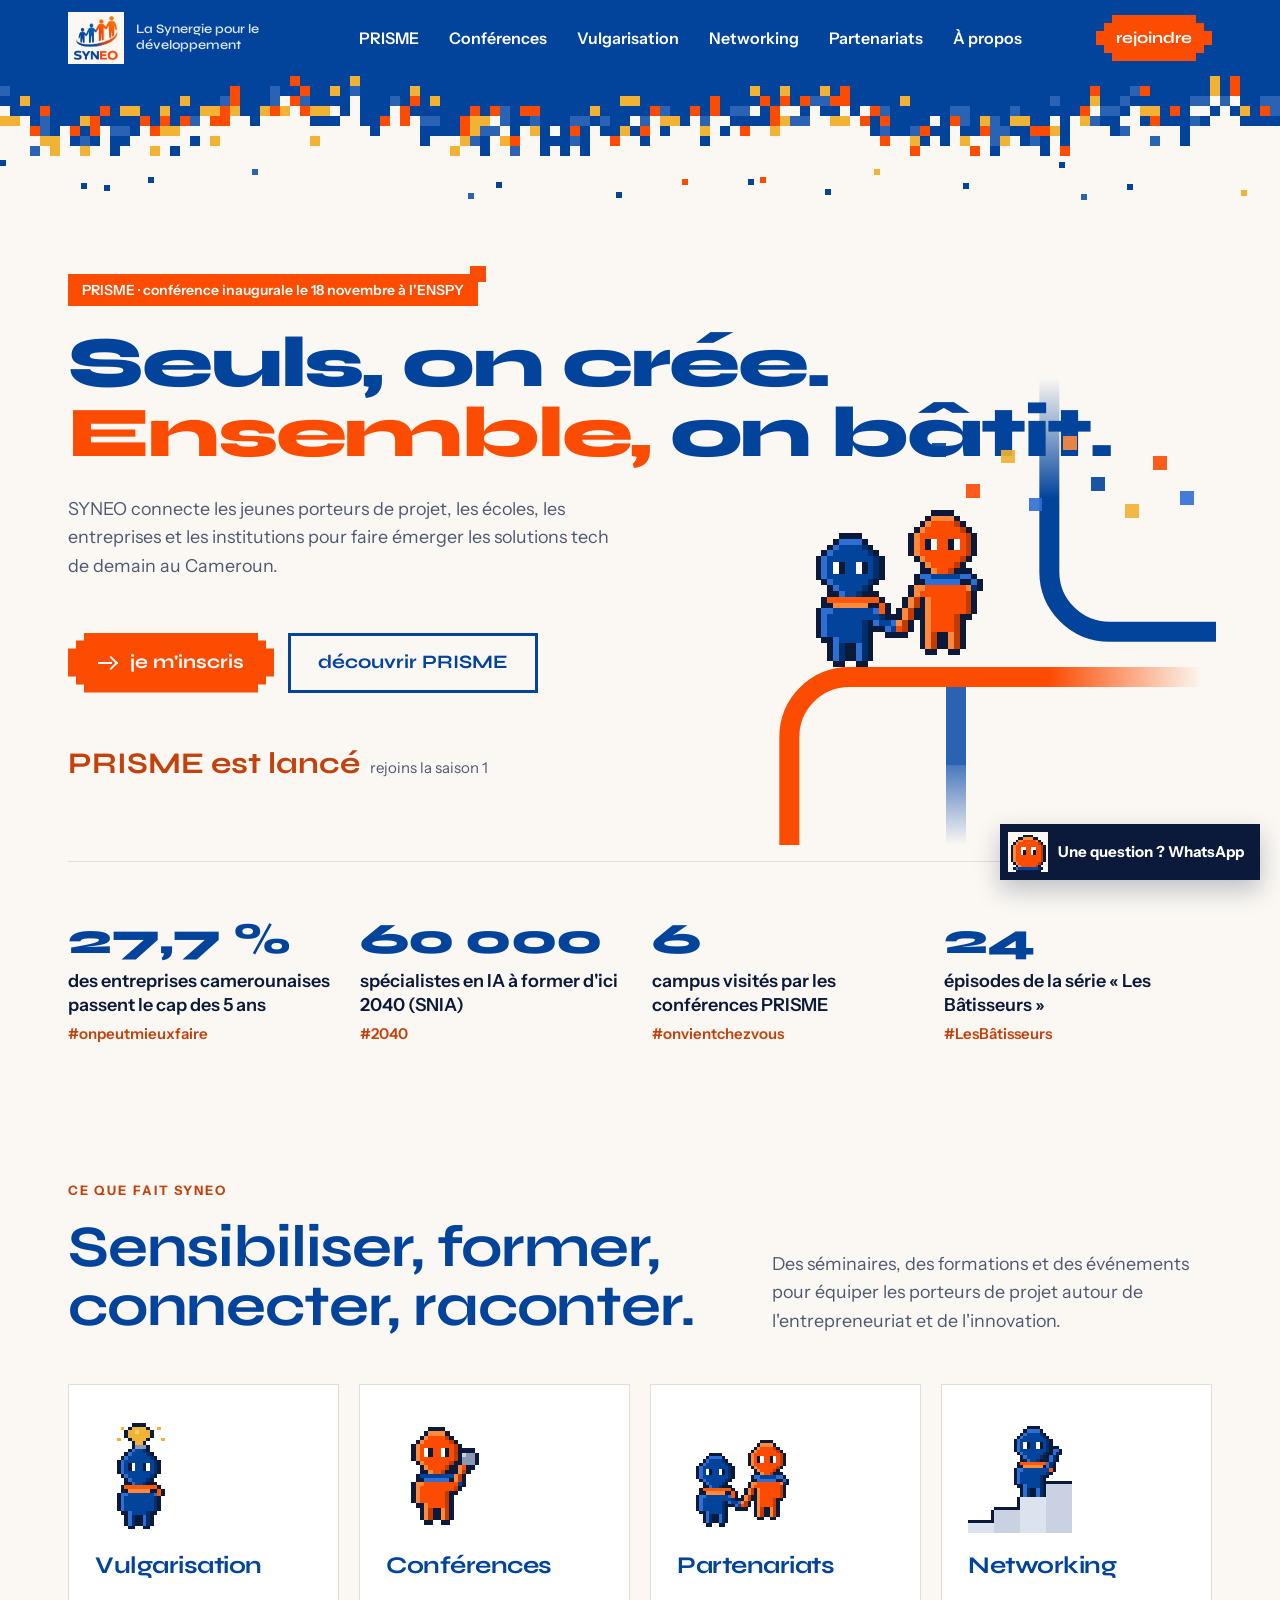
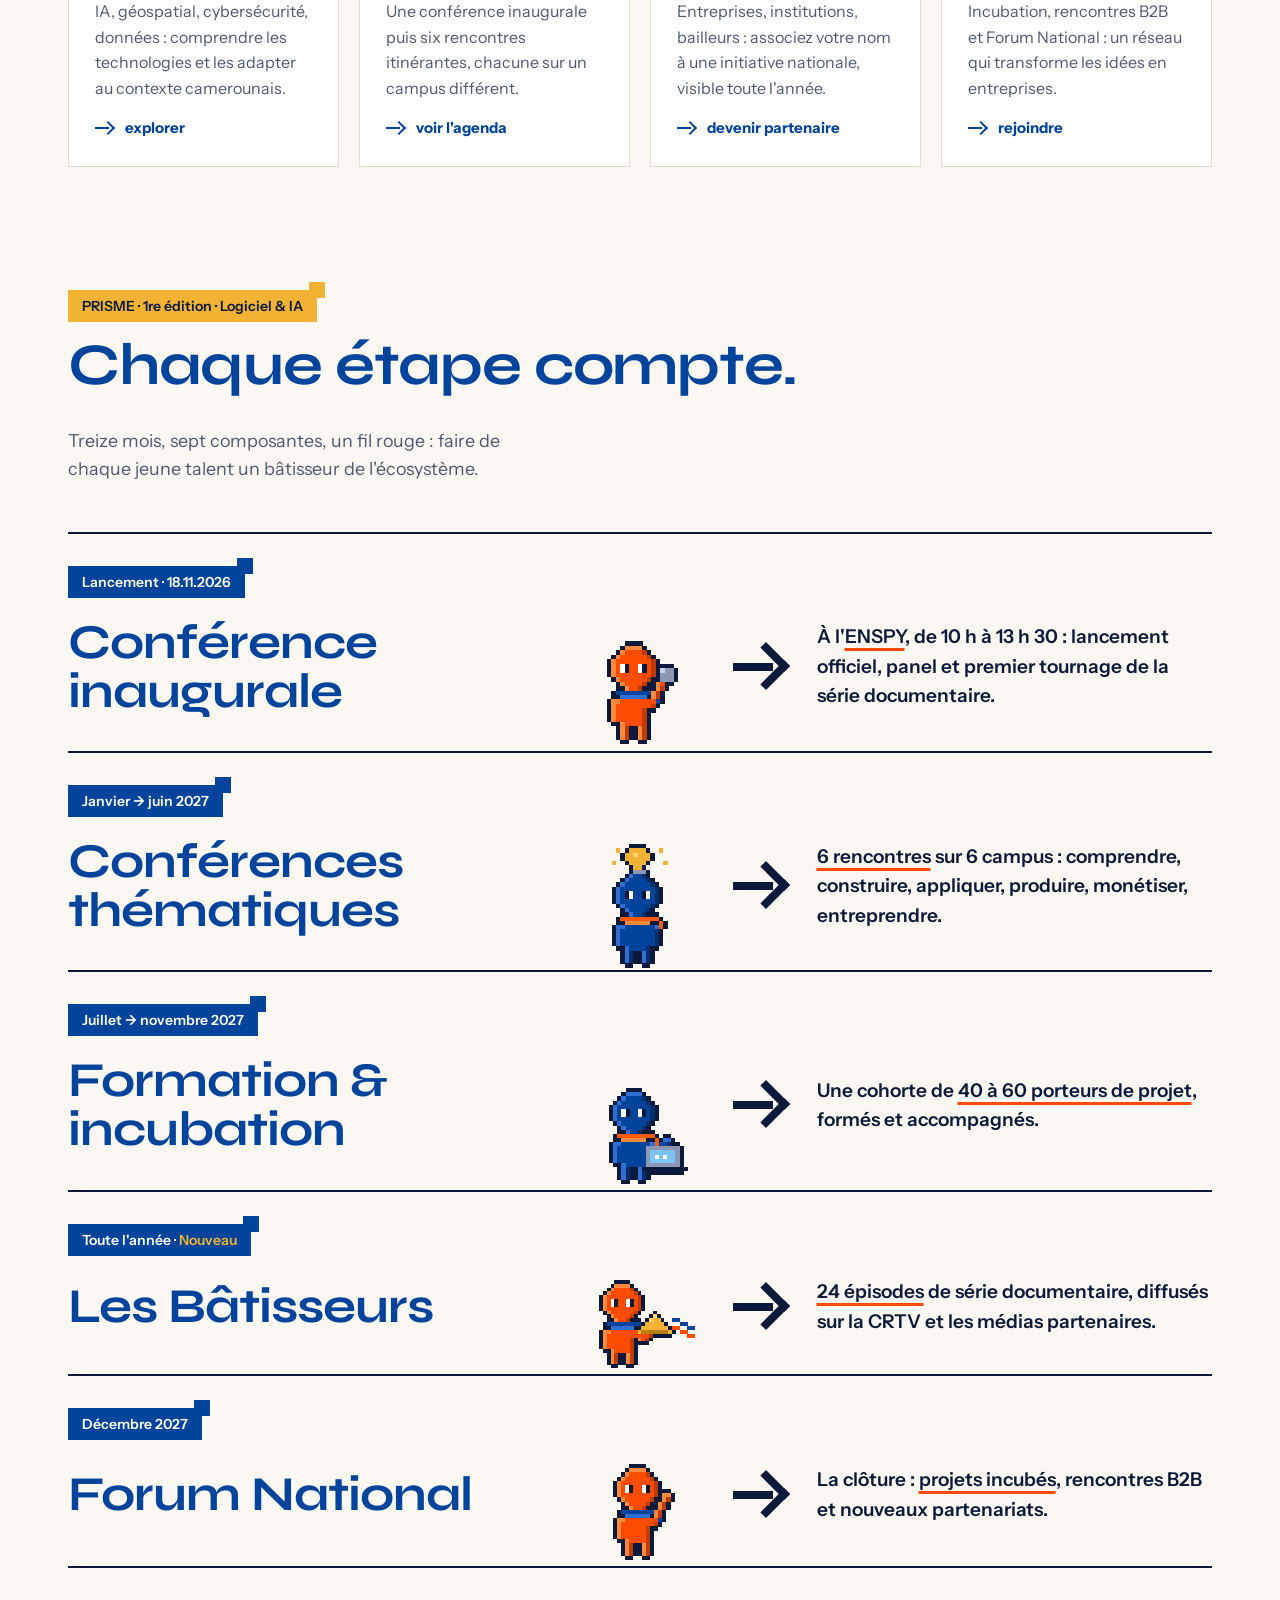
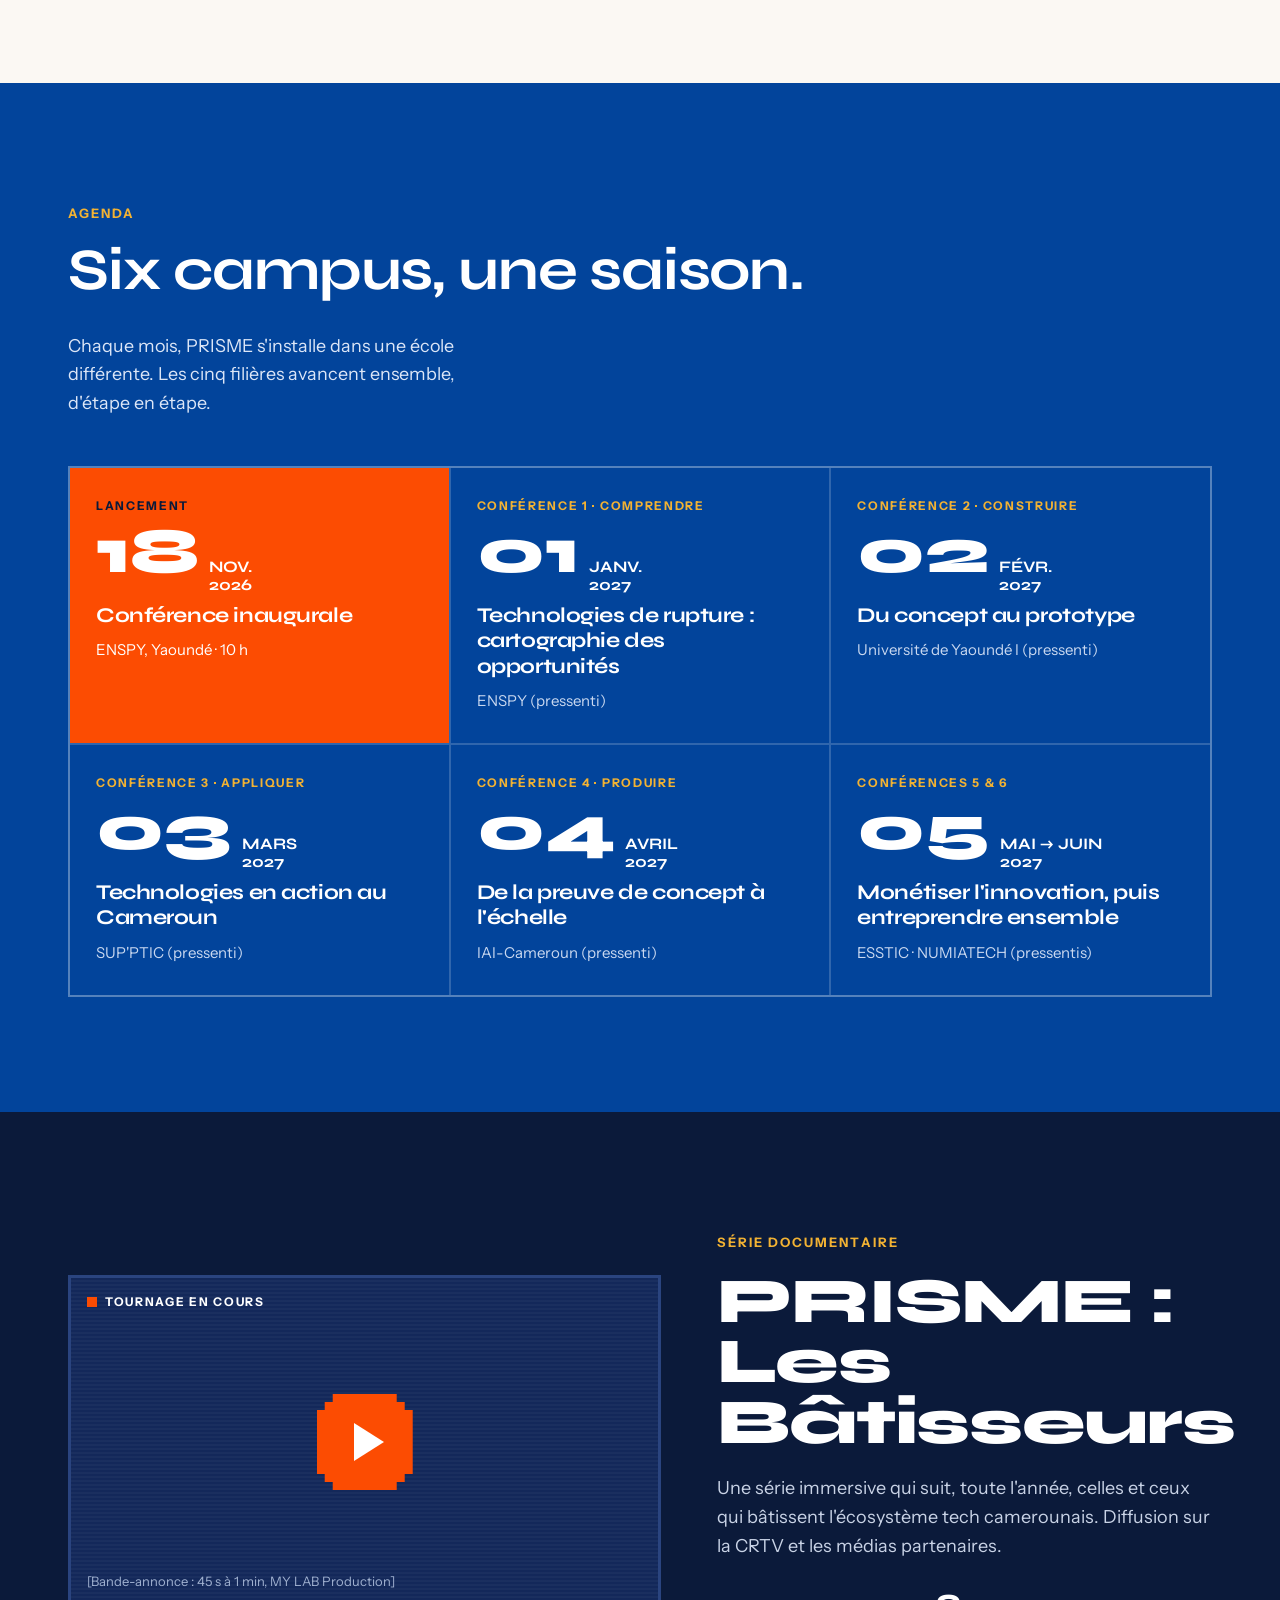
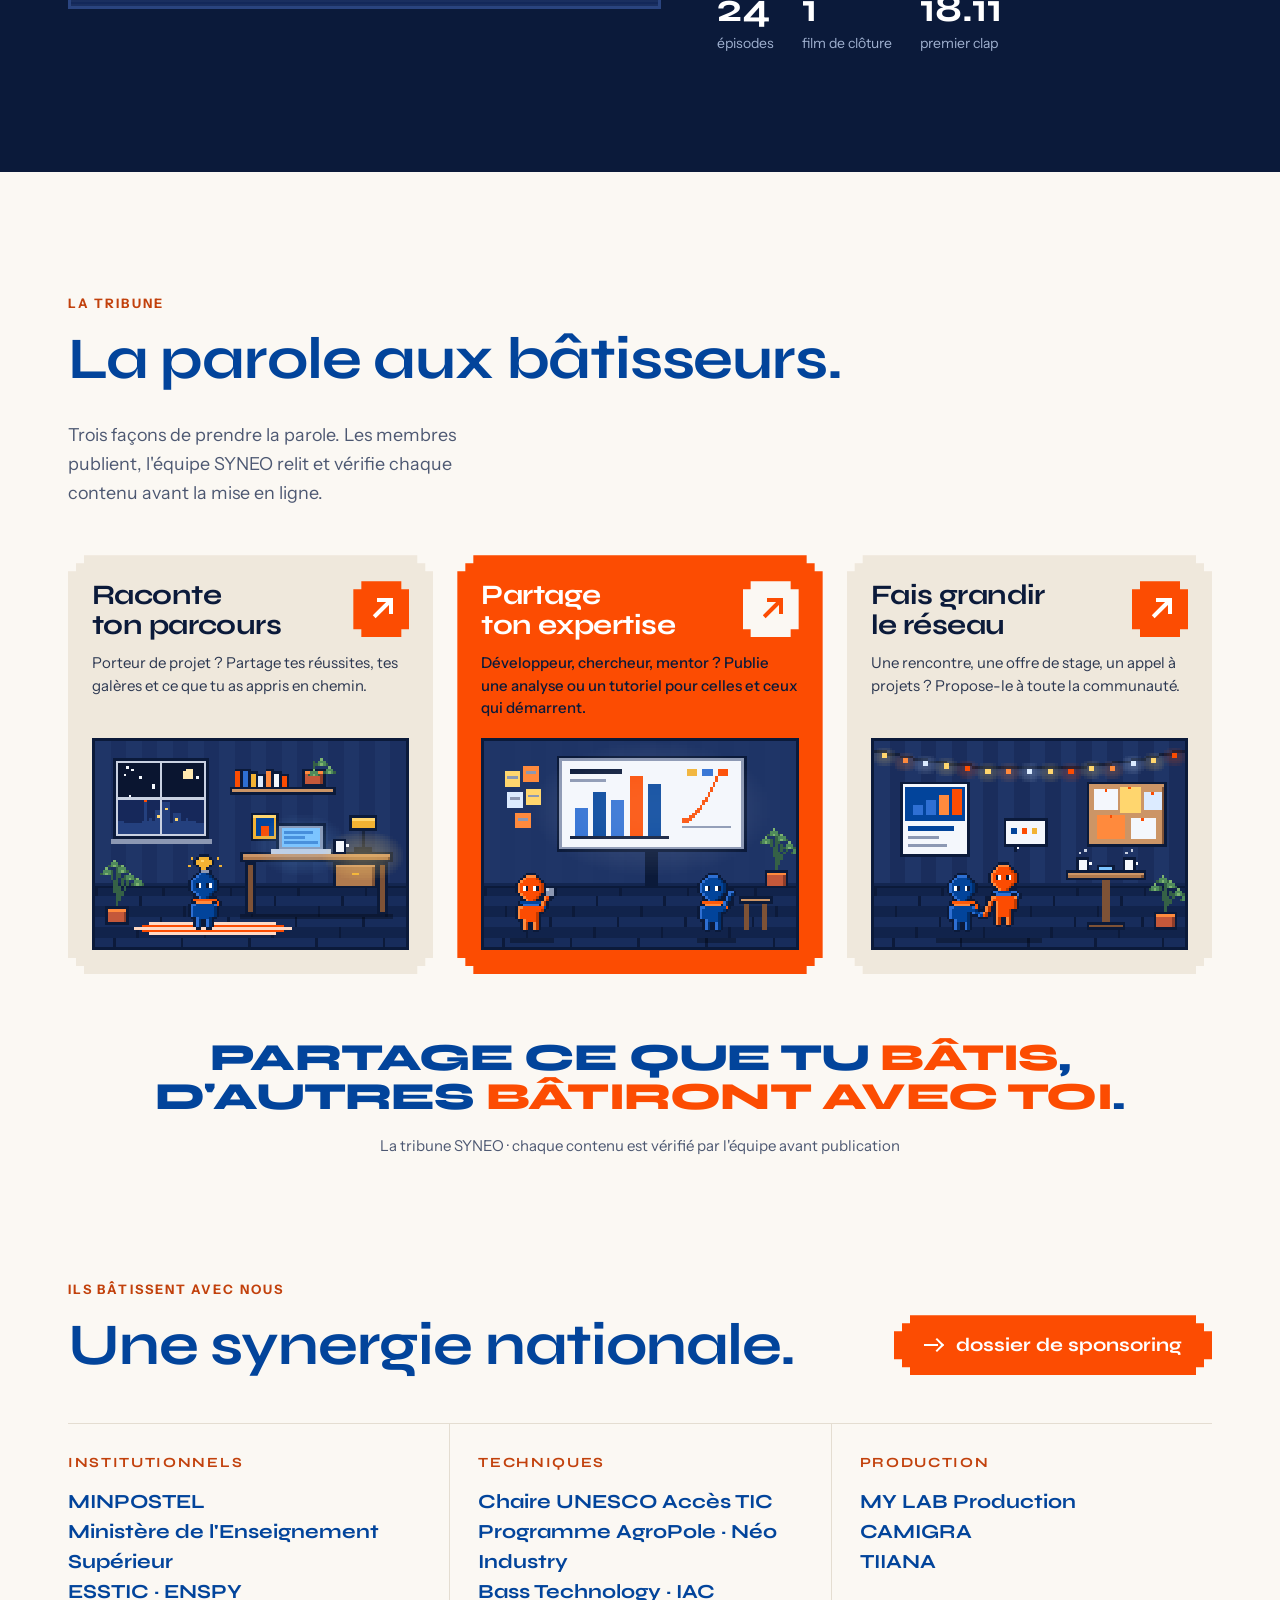
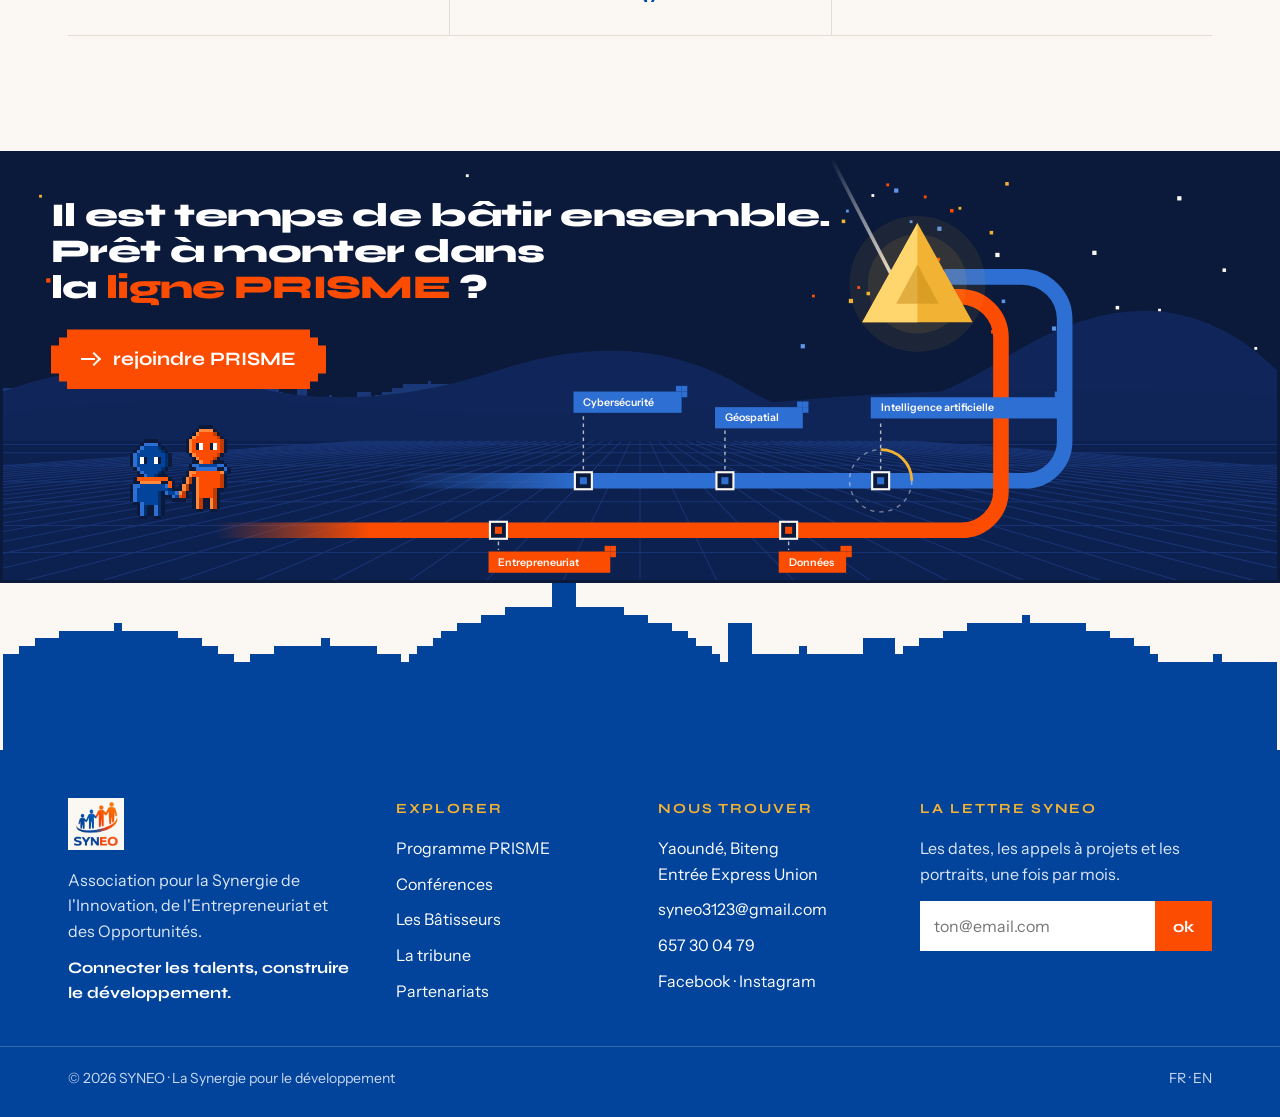
==== commit 1172649c: "feat(design): tribune en cartes-liens illustrées Trois scènes d'intérieur en pixel art (bureau avec " ====
--- a/docs/design/maquette-accueil.html
+++ b/docs/design/maquette-accueil.html
@@ -161,6 +161,28 @@
 .ep div span{font-size:14px;color:#9FB0CF}
 
 /* ---------- Tribune ---------- */
+.cards{display:grid;grid-template-columns:repeat(3,minmax(0,1fr));gap:24px}
+.card{--bg:#EFE8DC;--fg:var(--nuit);background:var(--bg);color:var(--fg);text-decoration:none;padding:26px 24px 24px;display:flex;flex-direction:column;gap:12px;transition:transform .2s ease;
+  clip-path:polygon(0 16px,8px 16px,8px 8px,16px 8px,16px 0,calc(100% - 16px) 0,calc(100% - 16px) 8px,calc(100% - 8px) 8px,calc(100% - 8px) 16px,100% 16px,100% calc(100% - 16px),calc(100% - 8px) calc(100% - 16px),calc(100% - 8px) calc(100% - 8px),calc(100% - 16px) calc(100% - 8px),calc(100% - 16px) 100%,16px 100%,16px calc(100% - 8px),8px calc(100% - 8px),8px calc(100% - 16px),0 calc(100% - 16px))}
+.card:hover{transform:translateY(-6px)}
+.card.hot{--bg:var(--orange);--fg:#fff}
+.card .ct{display:flex;justify-content:space-between;align-items:flex-start;gap:16px}
+.card h3{font-size:clamp(24px,2.2vw,30px);line-height:1.05;font-weight:700;color:var(--fg)}
+.card.hot h3{color:#fff}
+.card.hot p{color:var(--nuit);opacity:1;font-weight:500}
+.card p{font-size:15px;line-height:1.5;color:var(--fg);opacity:.85;min-height:68px}
+.go{flex-shrink:0;width:56px;height:56px;background:var(--orange);position:relative;transition:transform .2s ease;
+  clip-path:polygon(0 8px,8px 8px,8px 0,calc(100% - 8px) 0,calc(100% - 8px) 8px,100% 8px,100% calc(100% - 8px),calc(100% - 8px) calc(100% - 8px),calc(100% - 8px) 100%,8px 100%,8px calc(100% - 8px),0 calc(100% - 8px))}
+.card.hot .go{background:var(--papier)}
+.go::before{content:"";position:absolute;left:18px;top:26px;width:22px;height:4px;background:#fff;transform:rotate(-45deg)}
+.go::after{content:"";position:absolute;left:24px;top:17px;width:12px;height:12px;border-top:4px solid #fff;border-right:4px solid #fff}
+.card.hot .go::before{background:var(--orange)}.card.hot .go::after{border-color:var(--orange)}
+.card:hover .go{transform:rotate(45deg)}
+.scene{width:100%;aspect-ratio:3/2;object-fit:cover;margin-top:6px;border:3px solid var(--nuit)}
+.motto{text-align:center;margin-top:64px}
+.motto .big{font-family:Syne,sans-serif;font-weight:800;font-size:clamp(24px,3vw,42px);line-height:1.02;letter-spacing:-.02em;text-transform:uppercase;color:var(--bleu)}
+.motto .big em{font-style:normal;color:var(--orange)}
+.motto .sig{margin-top:18px;font-size:15px;color:var(--gris)}
 .tribune{display:grid;grid-template-columns:repeat(3,minmax(0,1fr));gap:20px}
 .post{background:#fff;border:1px solid var(--trait);display:flex;flex-direction:column}
 .post .ph{aspect-ratio:16/10;background:var(--ciel);display:flex;align-items:center;justify-content:center;text-align:center;padding:16px;color:var(--bleu);font-size:14px;font-weight:600;position:relative}
@@ -216,6 +238,7 @@
   .logo b{display:none}
   .pillars{grid-template-columns:repeat(2,minmax(0,1fr))}
   .events{grid-template-columns:repeat(2,minmax(0,1fr))}
+  .cards{grid-template-columns:repeat(2,minmax(0,1fr))}
   .row{grid-template-columns:minmax(0,1fr) 110px minmax(0,1fr)}
   .row .big-arr{display:none}
   footer .wrap{grid-template-columns:1fr 1fr}
@@ -228,7 +251,7 @@
   .hero-grid,.serie .wrap{grid-template-columns:1fr}
   .hero-grid .stage{grid-column:1;grid-row:auto;height:300px;margin:24px 0 0}
   .stats{grid-template-columns:repeat(2,minmax(0,1fr))}
-  .pillars,.events,.tribune,.partners{grid-template-columns:1fr}
+  .pillars,.events,.tribune,.cards,.partners{grid-template-columns:1fr}
   .partners div + div{padding-left:0;border-left:0}
   .row{grid-template-columns:1fr;gap:12px;padding-bottom:28px}
   .row .mascot{display:none}
@@ -378,16 +401,28 @@
   <div class="wrap">
     <div class="head">
       <div><span class="cap">La tribune</span><h2>La parole aux bâtisseurs.</h2></div>
-      <p class="lead" style="max-width:440px">Retours d'expérience, analyses, coups de cœur : les membres publient, l'équipe SYNEO vérifie avant la mise en ligne.</p>
-    </div>
-    <div class="tribune">
-      <article class="post"><div class="ph">[Photo du membre ou du projet]</div><div class="bd"><span class="who"><i></i>[Prénom Nom] · porteur de projet</span><h3>[Titre de la contribution]</h3><span class="ok">Vérifiée par SYNEO</span></div></article>
-      <article class="post"><div class="ph">[Photo du membre ou du projet]</div><div class="bd"><span class="who"><i style="background:var(--bleu)"></i>[Prénom Nom] · développeuse</span><h3>[Titre de la contribution]</h3><span class="ok">Vérifiée par SYNEO</span></div></article>
-      <article class="post"><div class="ph">[Photo du membre ou du projet]</div><div class="bd"><span class="who"><i style="background:var(--or)"></i>[Prénom Nom] · étudiant</span><h3>[Titre de la contribution]</h3><span class="ok">Vérifiée par SYNEO</span></div></article>
-    </div>
-    <div class="contrib">
-      <p>Tu as une expérience à partager ? Inscris-toi et propose ton contenu : on le relit, on le publie.</p>
-      <a class="btn b" href="#"><span class="arr"></span>proposer un contenu</a>
+      <p class="lead" style="max-width:440px">Trois façons de prendre la parole. Les membres publient, l'équipe SYNEO relit et vérifie chaque contenu avant la mise en ligne.</p>
+    </div>
+    <div class="cards">
+      <a class="card" href="#">
+        <div class="ct"><h3>Raconte<br>ton parcours</h3><span class="go" aria-hidden="true"></span></div>
+        <p>Porteur de projet ? Partage tes réussites, tes galères et ce que tu as appris en chemin.</p>
+        <img class="px scene" src="../../assets/img/scenes/tribune-parcours.png" alt="Syn, une idée au-dessus de la tête, dans son bureau la nuit, avec vue sur Yaoundé">
+      </a>
+      <a class="card hot" href="#">
+        <div class="ct"><h3>Partage<br>ton expertise</h3><span class="go" aria-hidden="true"></span></div>
+        <p>Développeur, chercheur, mentor ? Publie une analyse ou un tutoriel pour celles et ceux qui démarrent.</p>
+        <img class="px scene" src="../../assets/img/scenes/tribune-expertise.png" alt="Néo présente des graphiques au micro, Syn lève la main pour poser une question">
+      </a>
+      <a class="card" href="#">
+        <div class="ct"><h3>Fais grandir<br>le réseau</h3><span class="go" aria-hidden="true"></span></div>
+        <p>Une rencontre, une offre de stage, un appel à projets ? Propose-le à toute la communauté.</p>
+        <img class="px scene" src="../../assets/img/scenes/tribune-reseau.png" alt="Syn et Néo main dans la main dans un espace de rencontre décoré de guirlandes">
+      </a>
+    </div>
+    <div class="motto">
+      <p class="big">Partage ce que tu <em>bâtis</em>,<br>d'autres <em>bâtiront avec toi</em>.</p>
+      <p class="sig">La tribune SYNEO · chaque contenu est vérifié par l'équipe avant publication</p>
     </div>
   </div>
 </section>
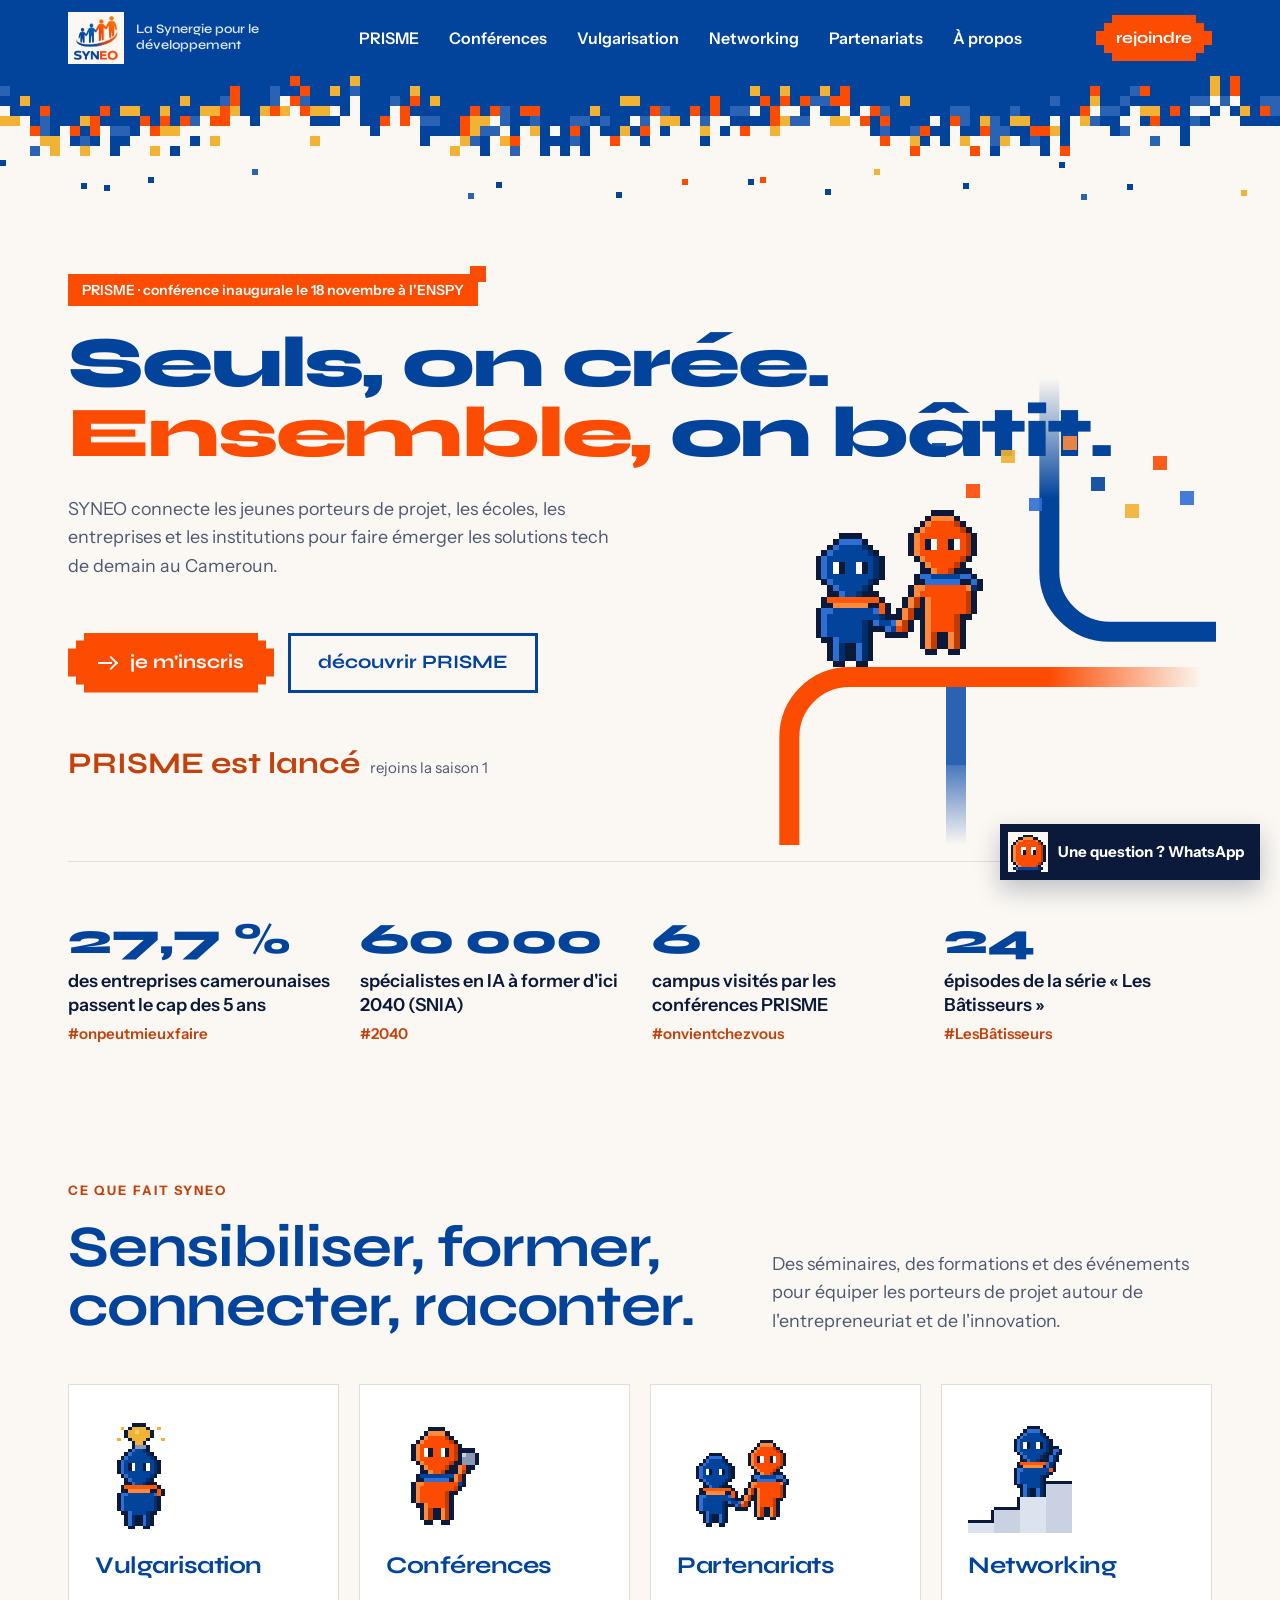
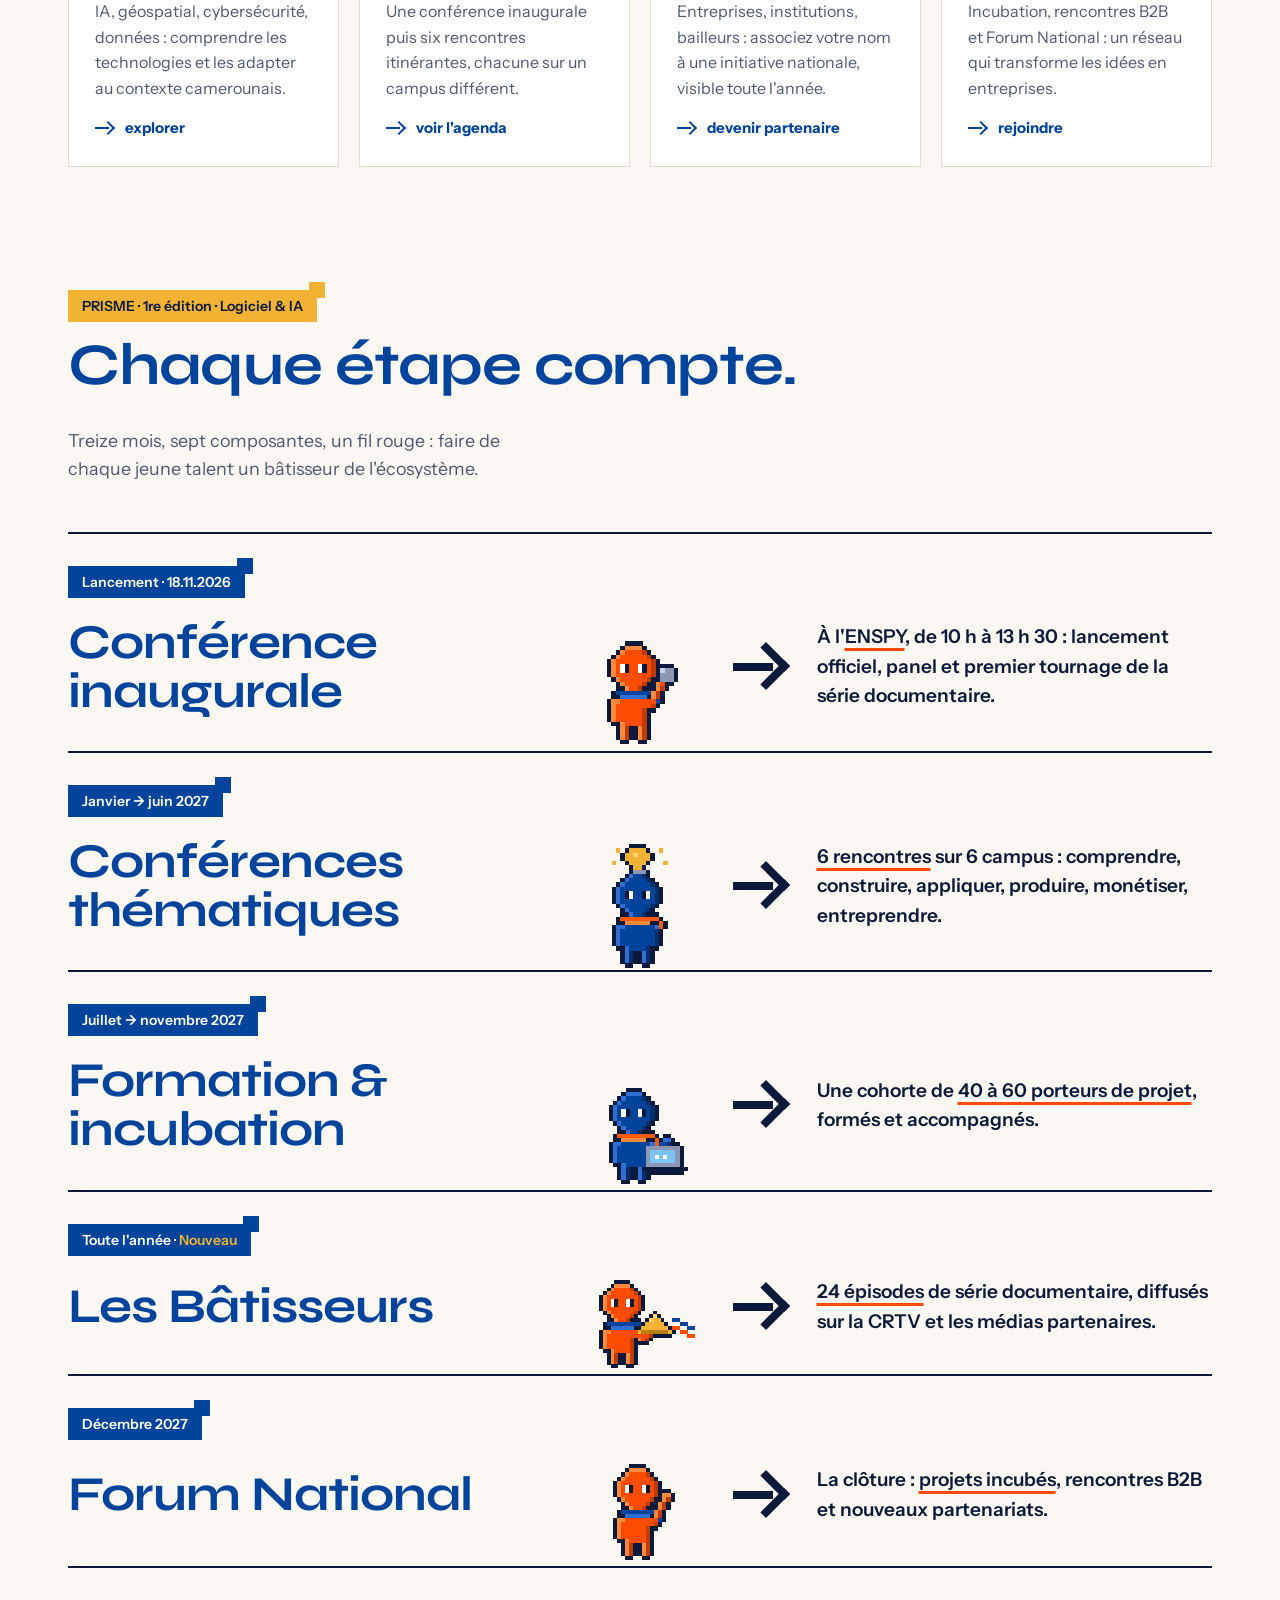
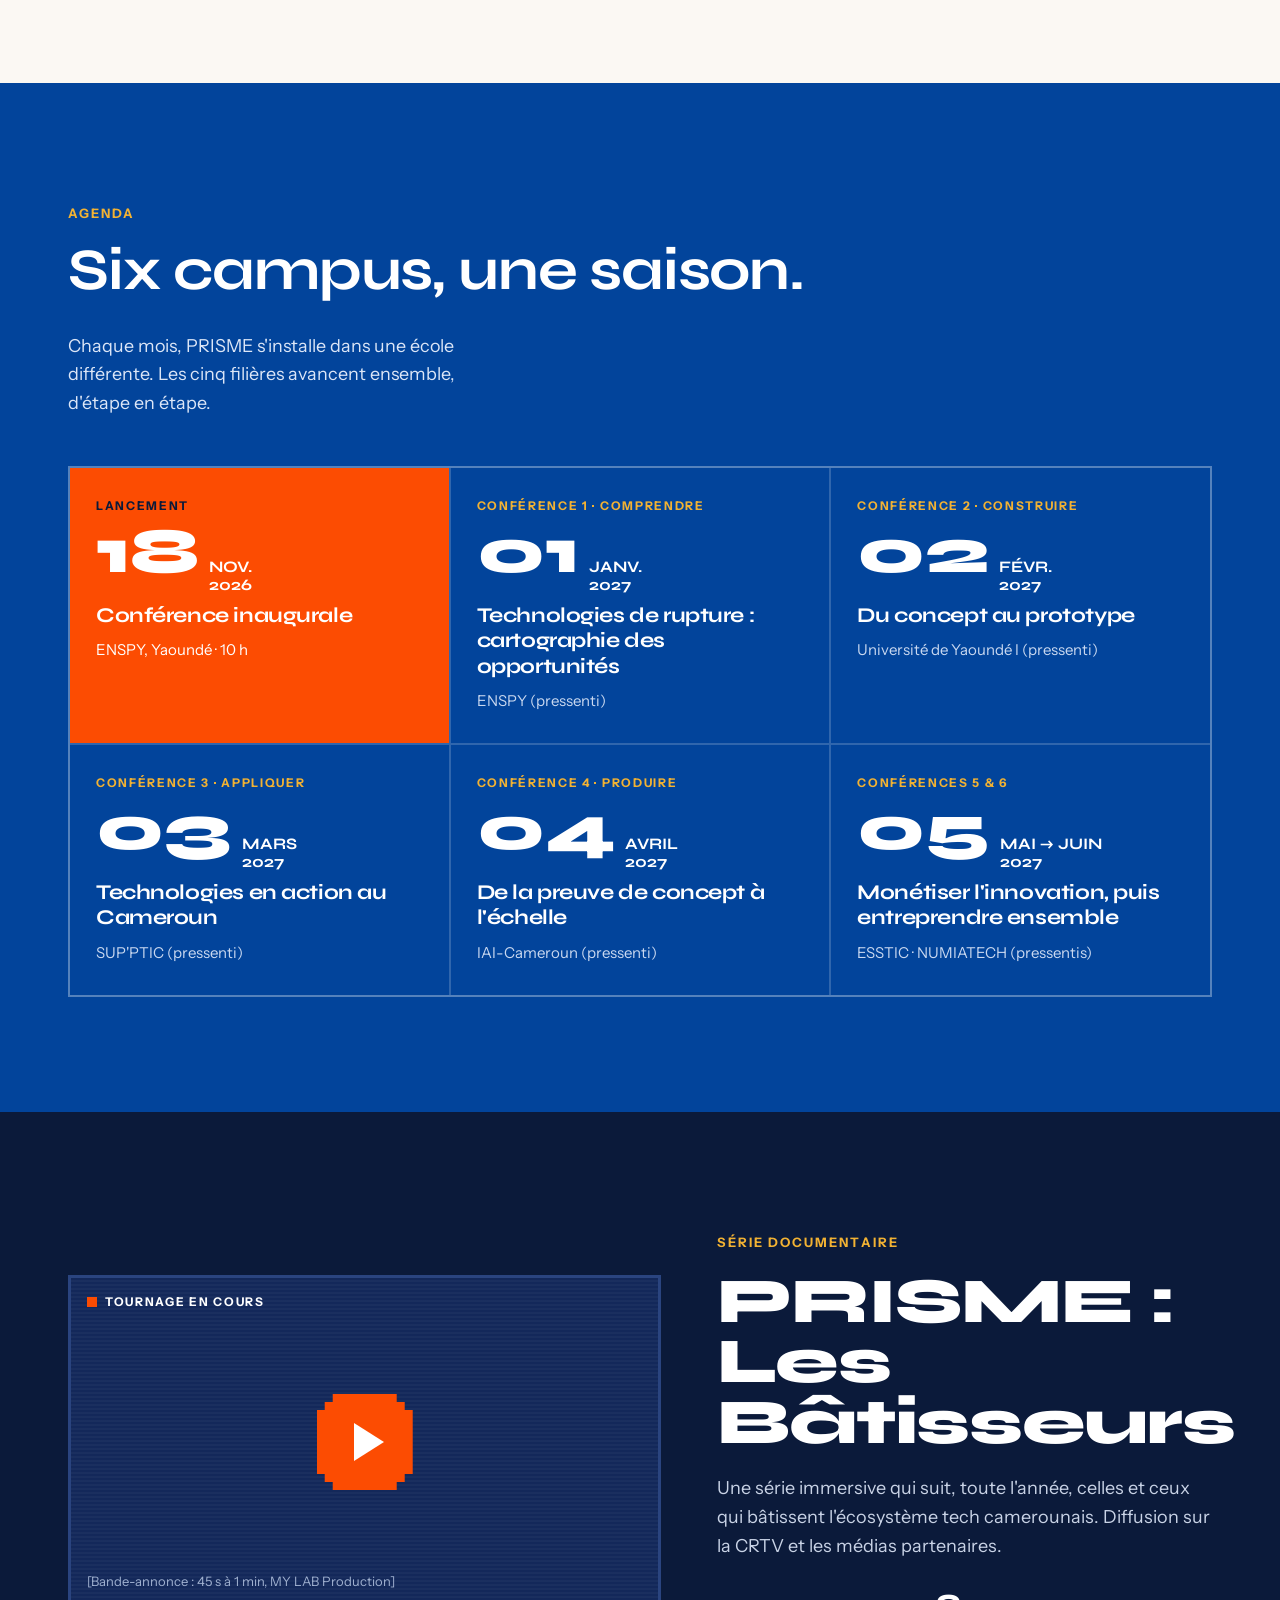
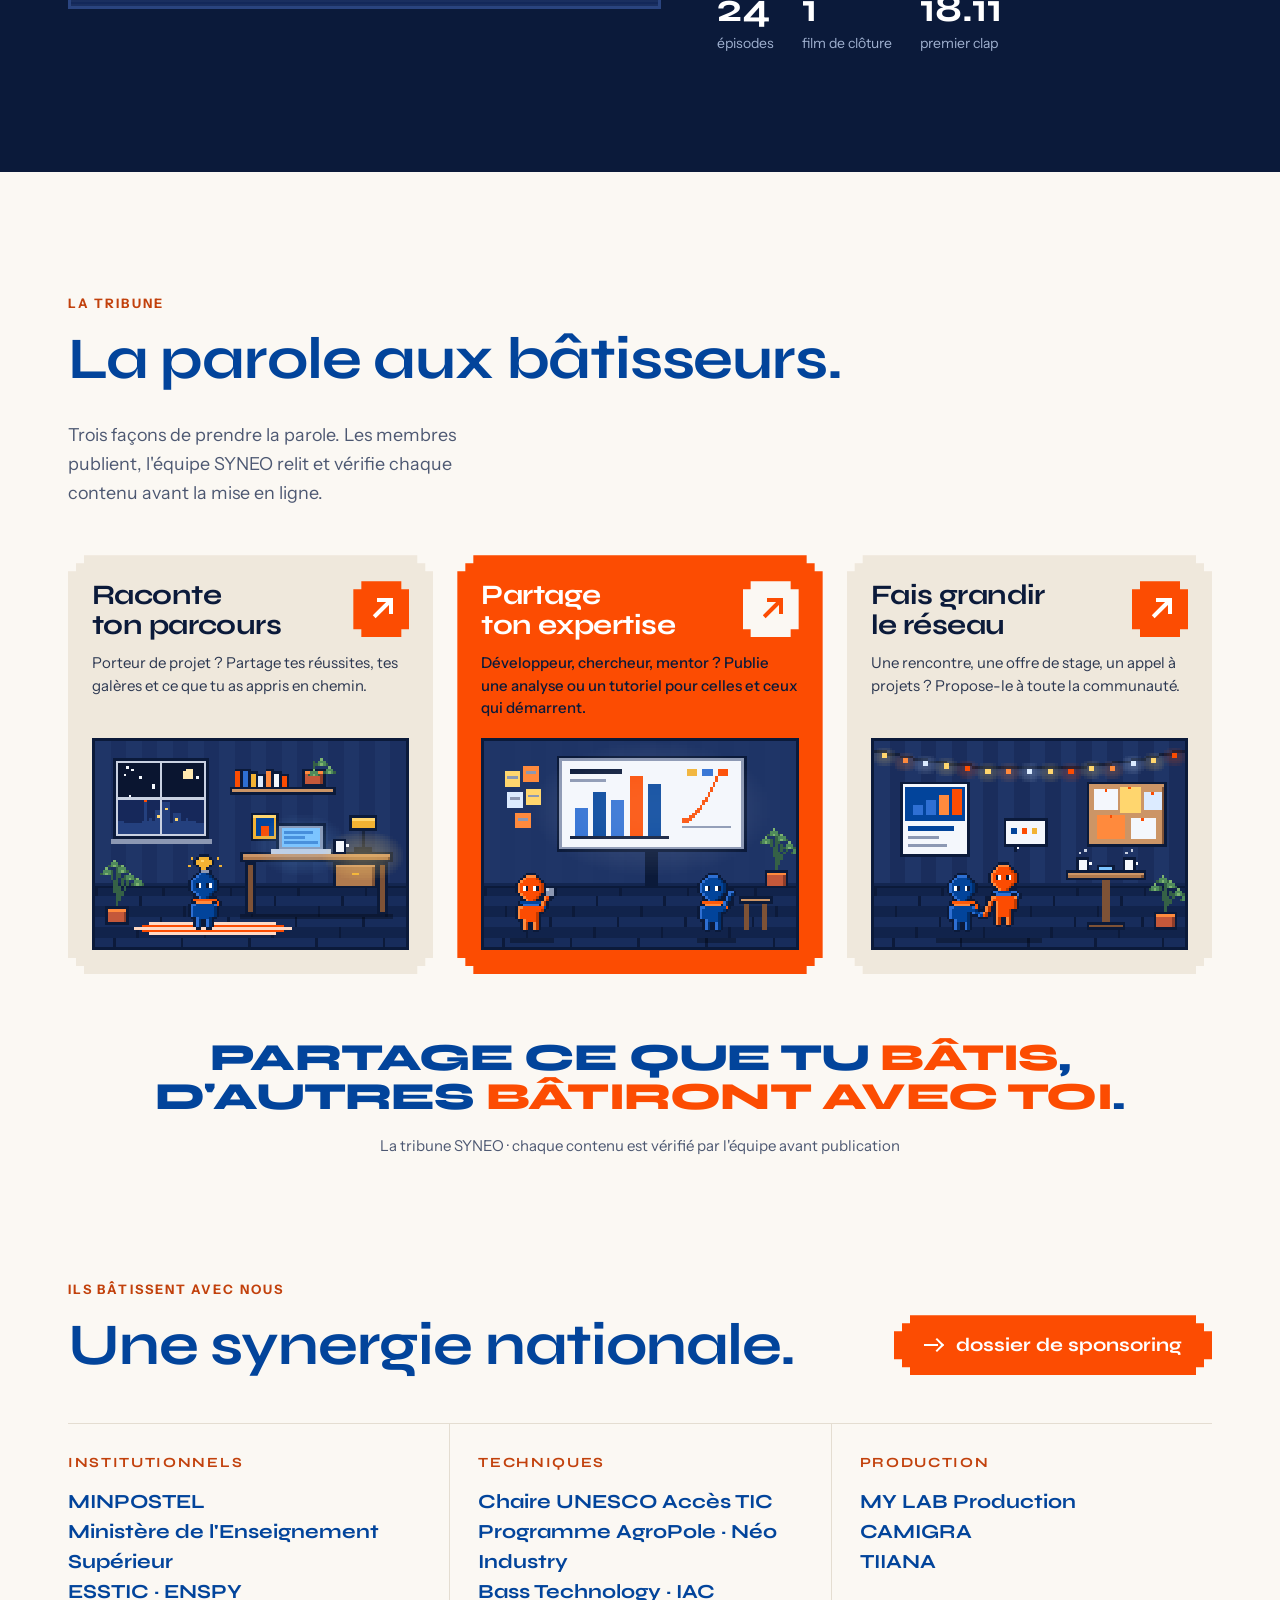
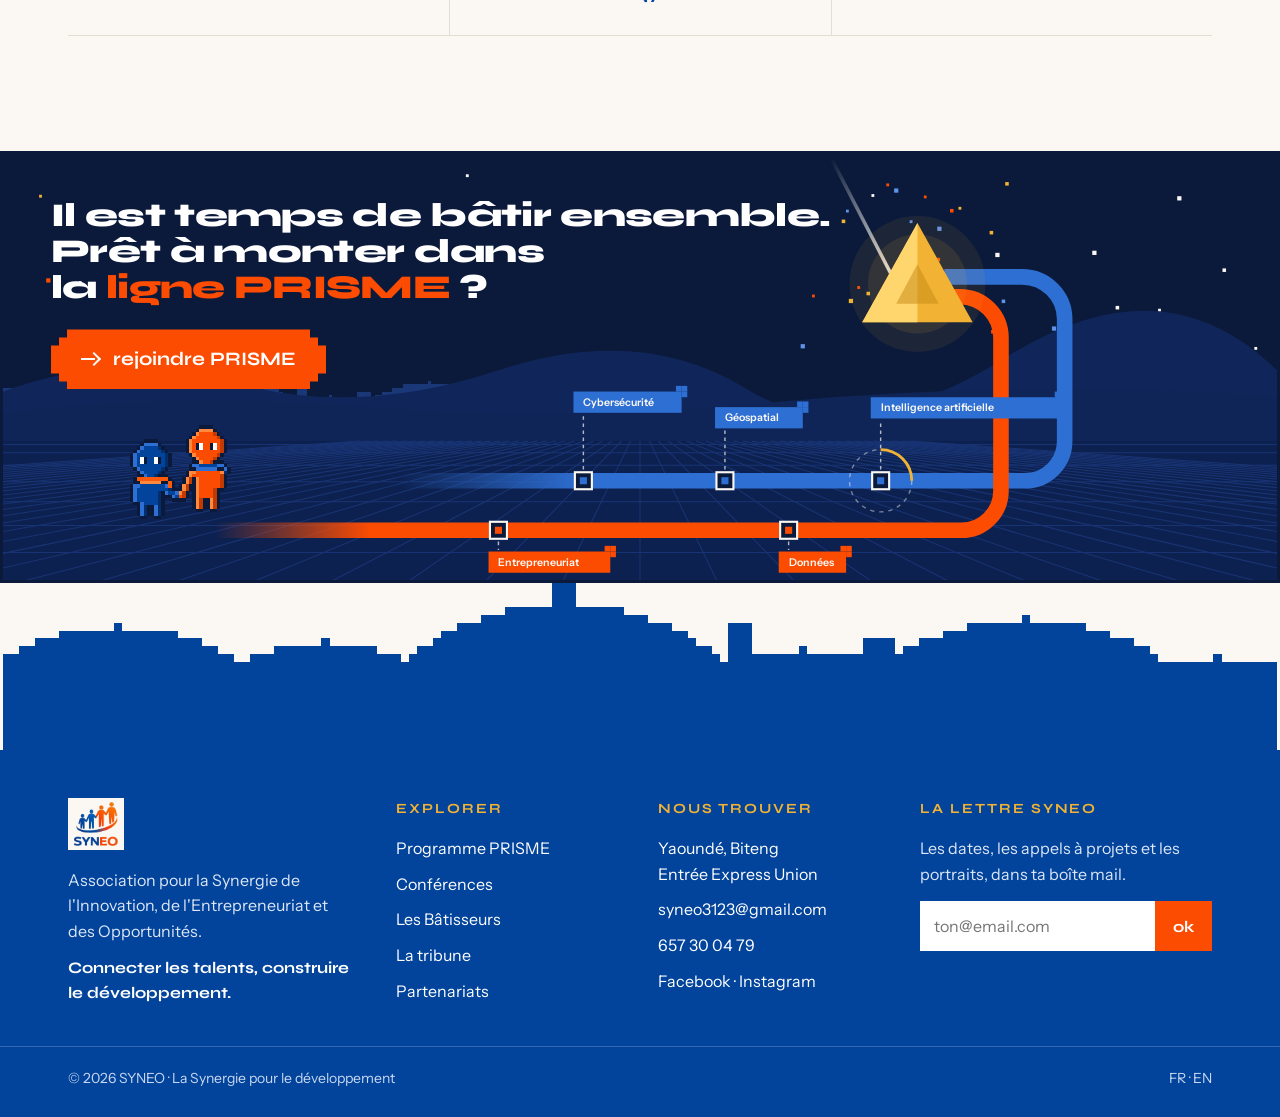
==== commit e1413bc8: "fix(design): route PRISME plus compacte, tracé irrégulier, contenus fidèles Tracé à crochets de long" ====
--- a/docs/design/maquette-accueil.html
+++ b/docs/design/maquette-accueil.html
@@ -536,7 +536,7 @@
     </div>
     <div><h4>Explorer</h4><ul><li><a href="#programme">Programme PRISME</a></li><li><a href="#agenda">Conférences</a></li><li><a href="#serie">Les Bâtisseurs</a></li><li><a href="#tribune">La tribune</a></li><li><a href="#partenaires">Partenariats</a></li></ul></div>
     <div><h4>Nous trouver</h4><ul><li>Yaoundé, Biteng<br>Entrée Express Union</li><li><a href="mailto:syneo3123@gmail.com">syneo3123@gmail.com</a></li><li><a href="tel:+237657300479">657 30 04 79</a></li><li><a href="#">Facebook</a> · <a href="#">Instagram</a></li></ul></div>
-    <div><h4>La lettre SYNEO</h4><p>Les dates, les appels à projets et les portraits, une fois par mois.</p>
+    <div><h4>La lettre SYNEO</h4><p>Les dates, les appels à projets et les portraits, dans ta boîte mail.</p>
       <form class="nl" onsubmit="return false"><label for="mail" class="skip" style="position:absolute">Adresse e-mail</label><input id="mail" type="email" placeholder="ton@email.com"><button type="submit">ok</button></form></div>
   </div>
   <div class="legal"><div class="wrap"><span>© 2026 SYNEO · La Synergie pour le développement</span><span>FR · EN</span></div></div>
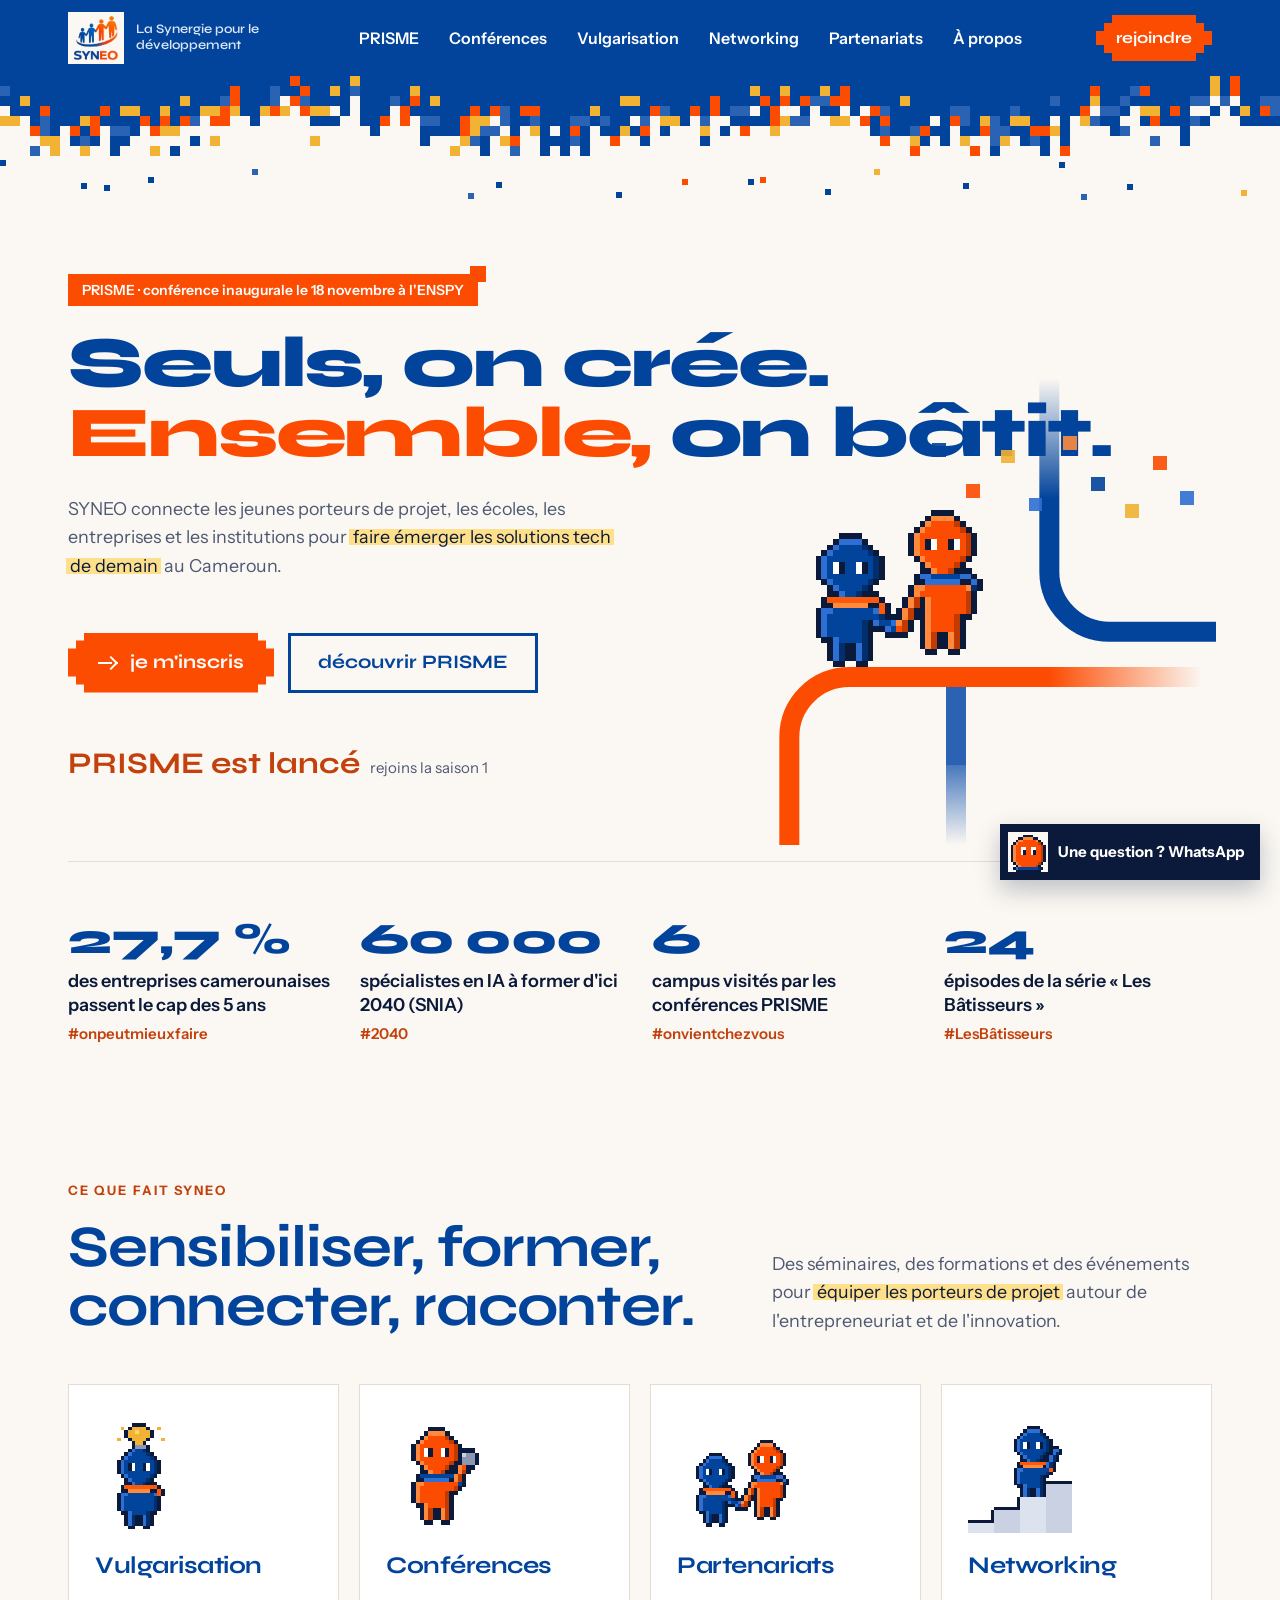
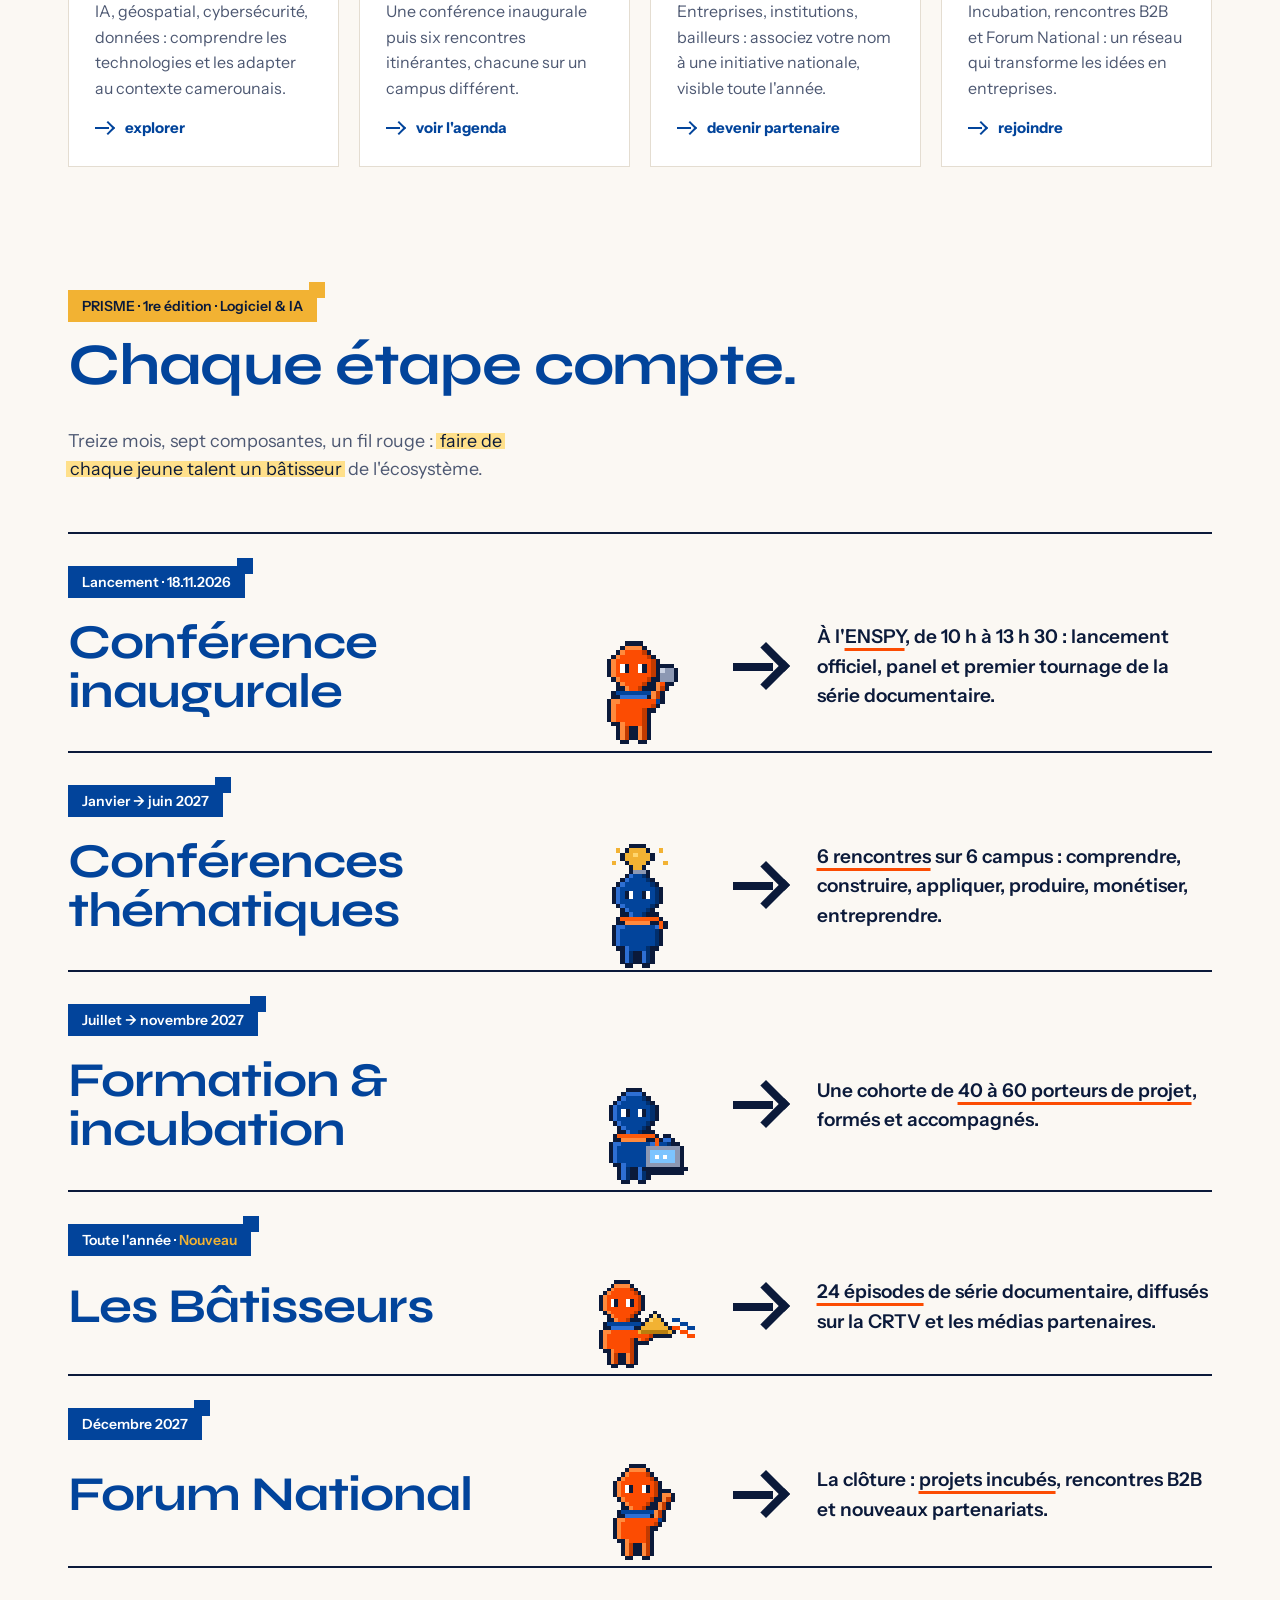
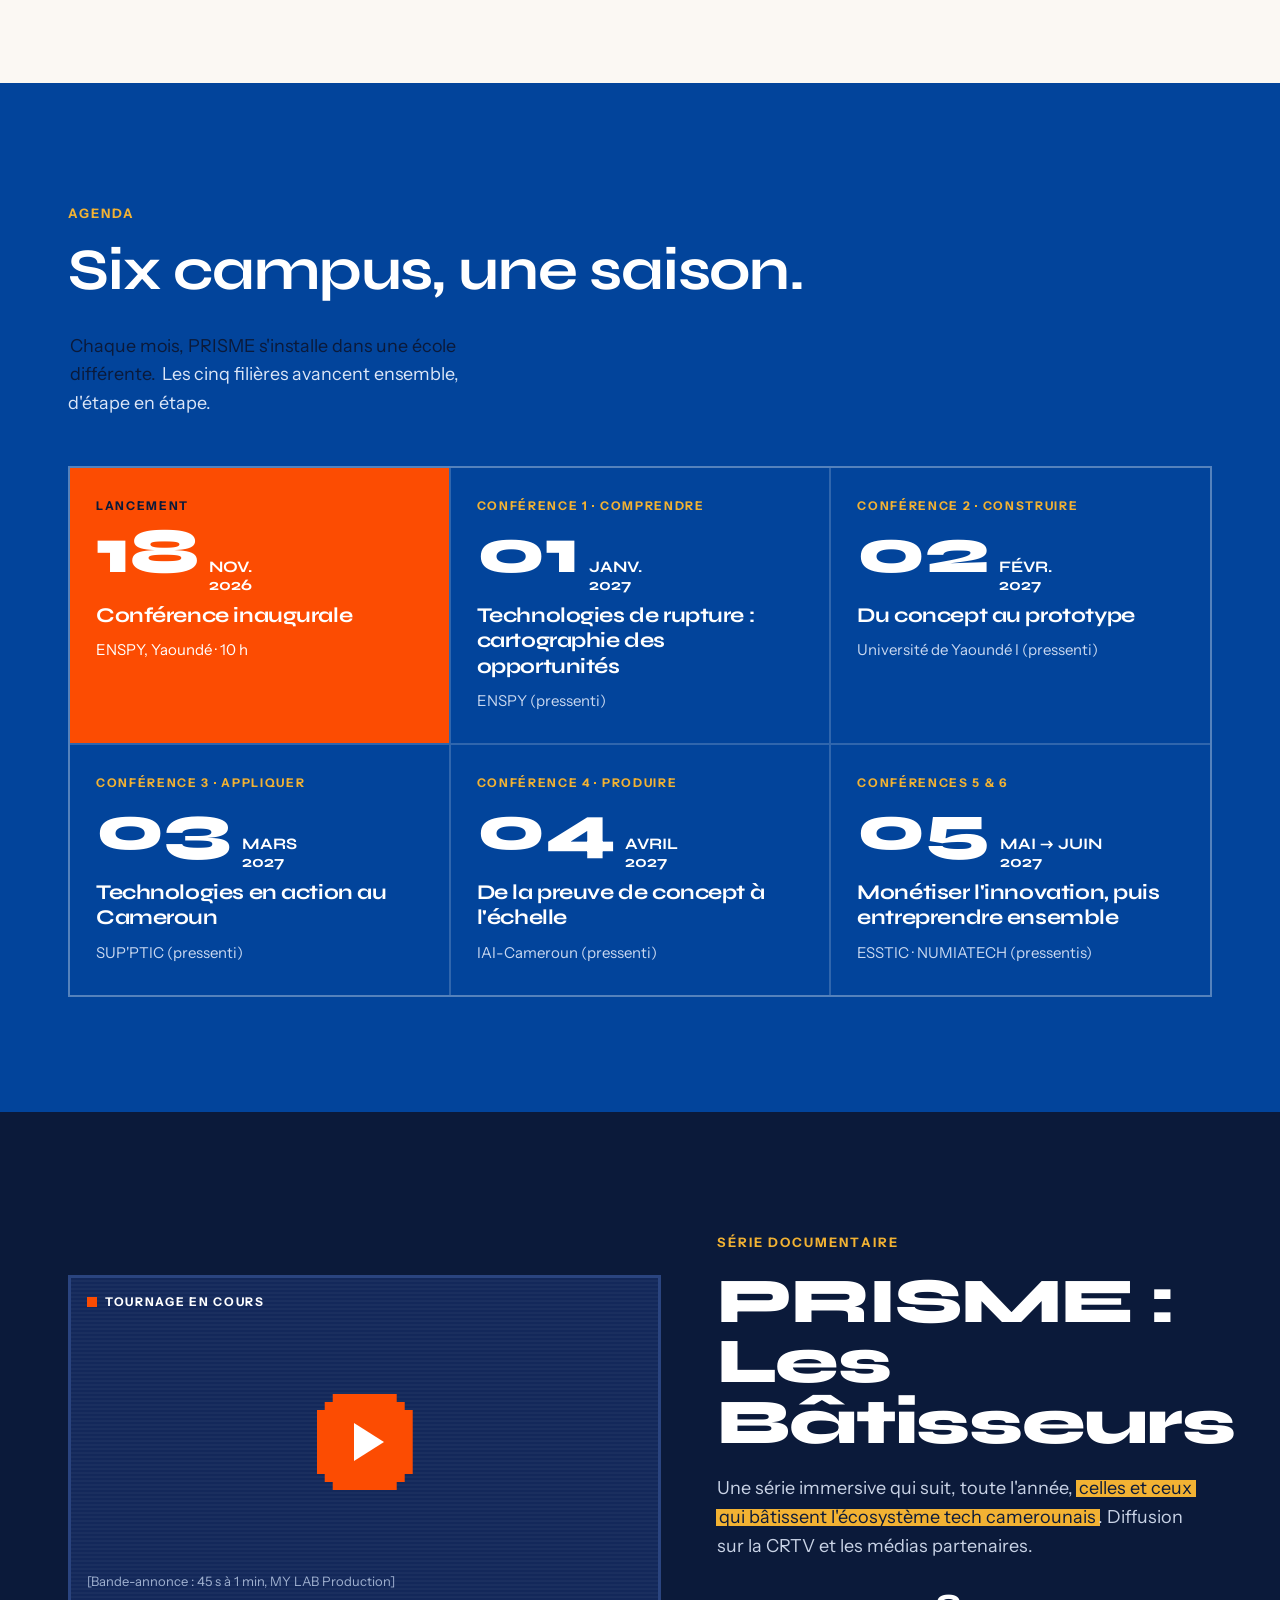
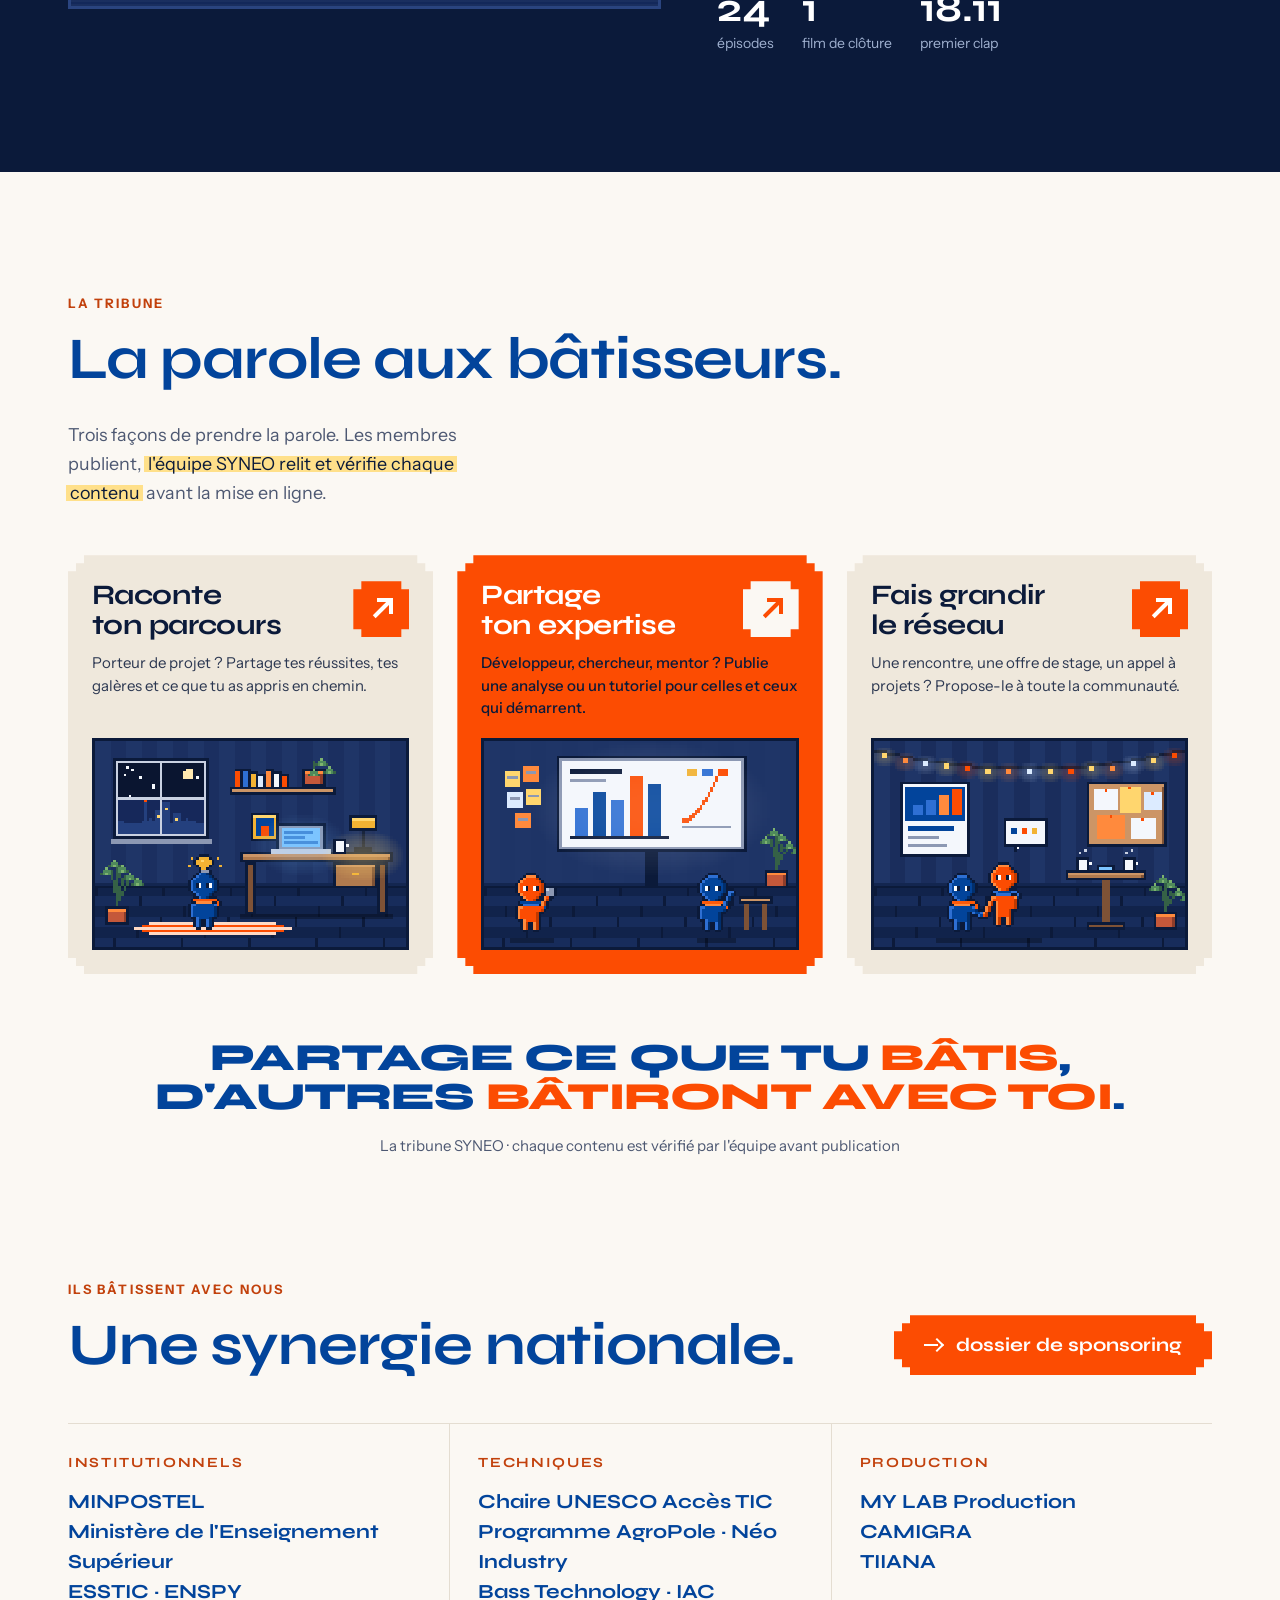
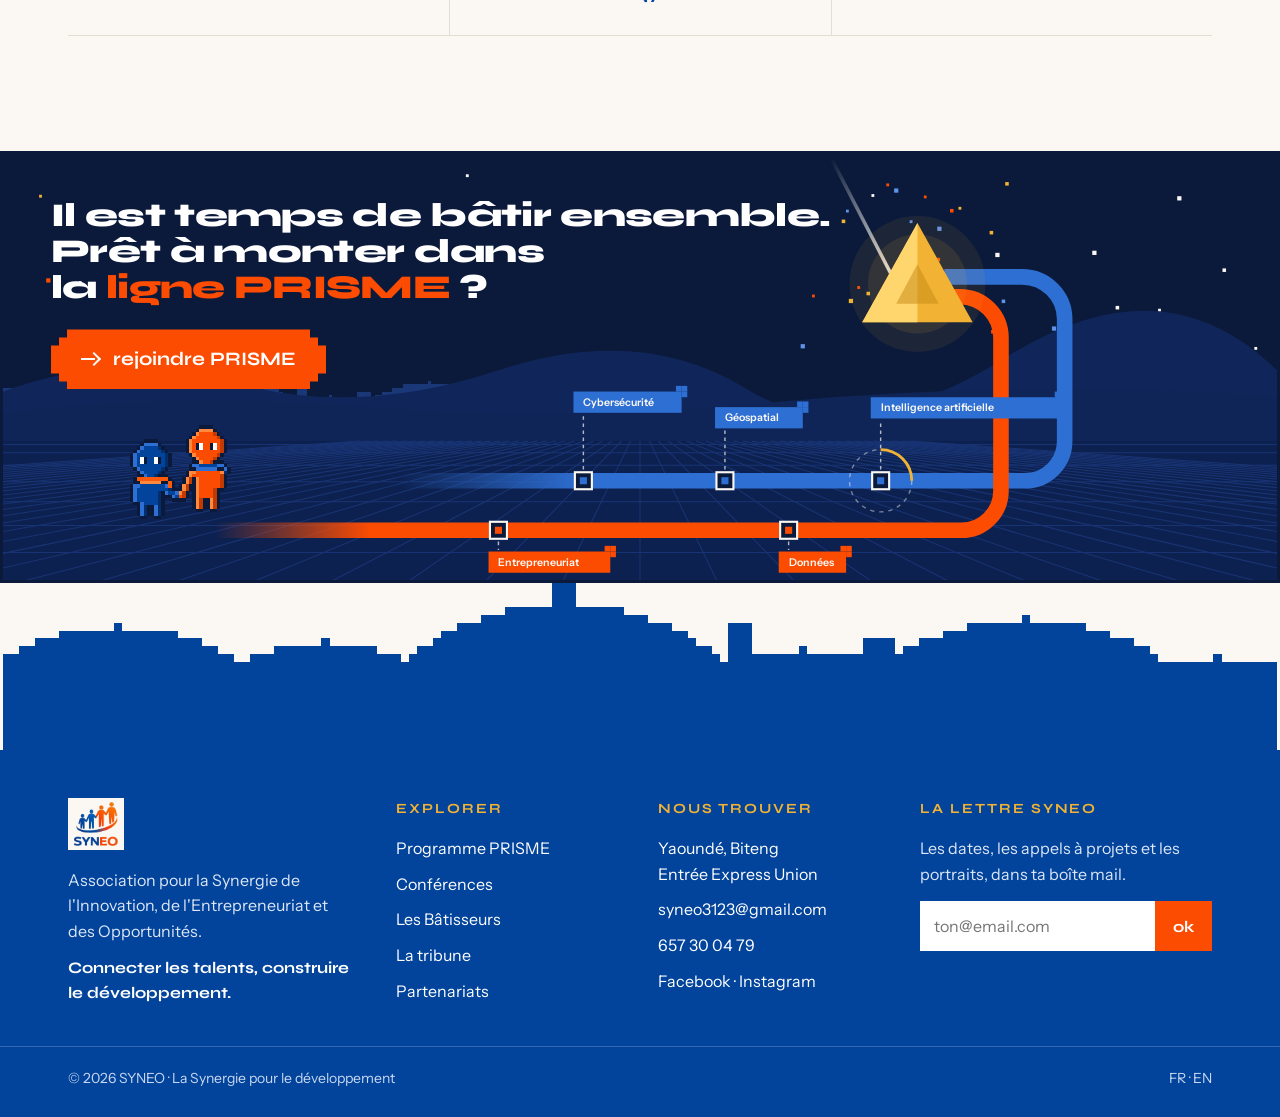
==== commit 115097c4: "feat(design): tracé aléatoire de la route PRISME et surlignages au marqueur Tracé généré au hasard a" ====
--- a/docs/design/maquette-accueil.html
+++ b/docs/design/maquette-accueil.html
@@ -263,6 +263,12 @@
   .wa span{display:none}.wa{padding:8px}
   .nav .btn.sm{display:none}
 }
+
+/* Surlignage au marqueur : se dessine quand le texte entre à l'écran */
+.hl{background-image:linear-gradient(transparent 14%,var(--hl,#FFE08A) 14%,var(--hl,#FFE08A) 90%,transparent 90%);background-repeat:no-repeat;background-size:0% 100%;-webkit-box-decoration-break:clone;box-decoration-break:clone;padding:0 .2em;margin:0 -.1em;color:var(--nuit);transition:background-size .9s cubic-bezier(.6,.1,.3,1)}
+.hl.in{background-size:100% 100%}
+.hl.on-dark{--hl:#F2B233;color:var(--nuit)}
+@media (prefers-reduced-motion:reduce){.hl{background-size:100% 100%;transition:none}}
 </style>
 </head>
 <body>
@@ -294,7 +300,7 @@
     <div class="txt">
       <span class="tag o">PRISME · conférence inaugurale le 18 novembre à l'ENSPY</span>
       <h1>Seuls, on crée.<br><em>Ensemble,</em> on bâtit.</h1>
-      <p class="lead">SYNEO connecte les jeunes porteurs de projet, les écoles, les entreprises et les institutions pour faire émerger les solutions tech de demain au Cameroun.</p>
+      <p class="lead">SYNEO connecte les jeunes porteurs de projet, les écoles, les entreprises et les institutions pour <span class="hl">faire émerger les solutions tech de demain</span> au Cameroun.</p>
       <div class="ctas">
         <a class="btn" href="#agenda"><span class="arr"></span>je m'inscris</a>
         <a class="btn ghost" href="#programme">découvrir PRISME</a>
@@ -332,7 +338,7 @@
   <div class="wrap">
     <div class="head">
       <div><span class="cap">Ce que fait SYNEO</span><h2>Sensibiliser, former,<br>connecter, raconter.</h2></div>
-      <p class="lead" style="max-width:440px">Des séminaires, des formations et des événements pour équiper les porteurs de projet autour de l'entrepreneuriat et de l'innovation.</p>
+      <p class="lead" style="max-width:440px">Des séminaires, des formations et des événements pour <span class="hl">équiper les porteurs de projet</span> autour de l'entrepreneuriat et de l'innovation.</p>
     </div>
     <div class="pillars">
       <a class="pillar" href="#"><div class="ill"><img class="px" src="../../assets/img/mascotte/syn-idee.svg" alt=""></div><h3>Vulgarisation</h3><p>IA, géospatial, cybersécurité, données : comprendre les technologies et les adapter au contexte camerounais.</p><span class="more"><span class="arr"></span>explorer</span></a>
@@ -348,7 +354,7 @@
   <div class="wrap">
     <div class="head">
       <div><span class="tag g">PRISME · 1re édition · Logiciel &amp; IA</span><h2>Chaque étape compte.</h2></div>
-      <p class="lead" style="max-width:440px">Treize mois, sept composantes, un fil rouge : faire de chaque jeune talent un bâtisseur de l'écosystème.</p>
+      <p class="lead" style="max-width:440px">Treize mois, sept composantes, un fil rouge : <span class="hl">faire de chaque jeune talent un bâtisseur</span> de l'écosystème.</p>
     </div>
     <div class="list">
       <a class="row" href="#"><span class="tag">Lancement · 18.11.2026</span><h3>Conférence inaugurale</h3><img class="px mascot" src="../../assets/img/mascotte/neo-micro.svg" alt="" style="height:116px"><span class="big-arr" aria-hidden="true"></span><p class="desc">À l'<u>ENSPY</u>, de 10 h à 13 h 30 : lancement officiel, panel et premier tournage de la série documentaire.</p></a>
@@ -365,7 +371,7 @@
   <div class="wrap">
     <div class="head">
       <div><span class="cap">Agenda</span><h2>Six campus, une saison.</h2></div>
-      <p class="lead" style="max-width:440px">Chaque mois, PRISME s'installe dans une école différente. Les cinq filières avancent ensemble, d'étape en étape.</p>
+      <p class="lead" style="max-width:440px"><span class="hl on-dark">Chaque mois, PRISME s'installe dans une école différente.</span> Les cinq filières avancent ensemble, d'étape en étape.</p>
     </div>
     <div class="events">
       <a class="ev featured" href="#"><span class="st">Lancement</span><div class="d"><b>18</b><span>nov.<br>2026</span></div><h3>Conférence inaugurale</h3><p>ENSPY, Yaoundé · 10 h</p></a>
@@ -390,7 +396,7 @@
     <div>
       <span class="cap">Série documentaire</span>
       <h2>PRISME :<br>Les Bâtisseurs</h2>
-      <p>Une série immersive qui suit, toute l'année, celles et ceux qui bâtissent l'écosystème tech camerounais. Diffusion sur la CRTV et les médias partenaires.</p>
+      <p>Une série immersive qui suit, toute l'année, <span class="hl on-dark">celles et ceux qui bâtissent l'écosystème tech camerounais</span>. Diffusion sur la CRTV et les médias partenaires.</p>
       <div class="ep"><div><b>24</b><span>épisodes</span></div><div><b>1</b><span>film de clôture</span></div><div><b>18.11</b><span>premier clap</span></div></div>
     </div>
   </div>
@@ -401,7 +407,7 @@
   <div class="wrap">
     <div class="head">
       <div><span class="cap">La tribune</span><h2>La parole aux bâtisseurs.</h2></div>
-      <p class="lead" style="max-width:440px">Trois façons de prendre la parole. Les membres publient, l'équipe SYNEO relit et vérifie chaque contenu avant la mise en ligne.</p>
+      <p class="lead" style="max-width:440px">Trois façons de prendre la parole. Les membres publient, <span class="hl">l'équipe SYNEO relit et vérifie chaque contenu</span> avant la mise en ligne.</p>
     </div>
     <div class="cards">
       <a class="card" href="#">
@@ -600,5 +606,15 @@
   build();
 })();
 </script>
+
+<script>
+/* Surlignages : le trait de marqueur se dessine à l'apparition */
+(function () {
+  const els = document.querySelectorAll('.hl');
+  if (!('IntersectionObserver' in window)) { els.forEach(e => e.classList.add('in')); return; }
+  const io = new IntersectionObserver(es => es.forEach(e => { if (e.isIntersecting) { e.target.classList.add('in'); io.unobserve(e.target); } }), { rootMargin: '0px 0px -15% 0px' });
+  els.forEach(e => io.observe(e));
+})();
+</script>
 </body>
 </html>
